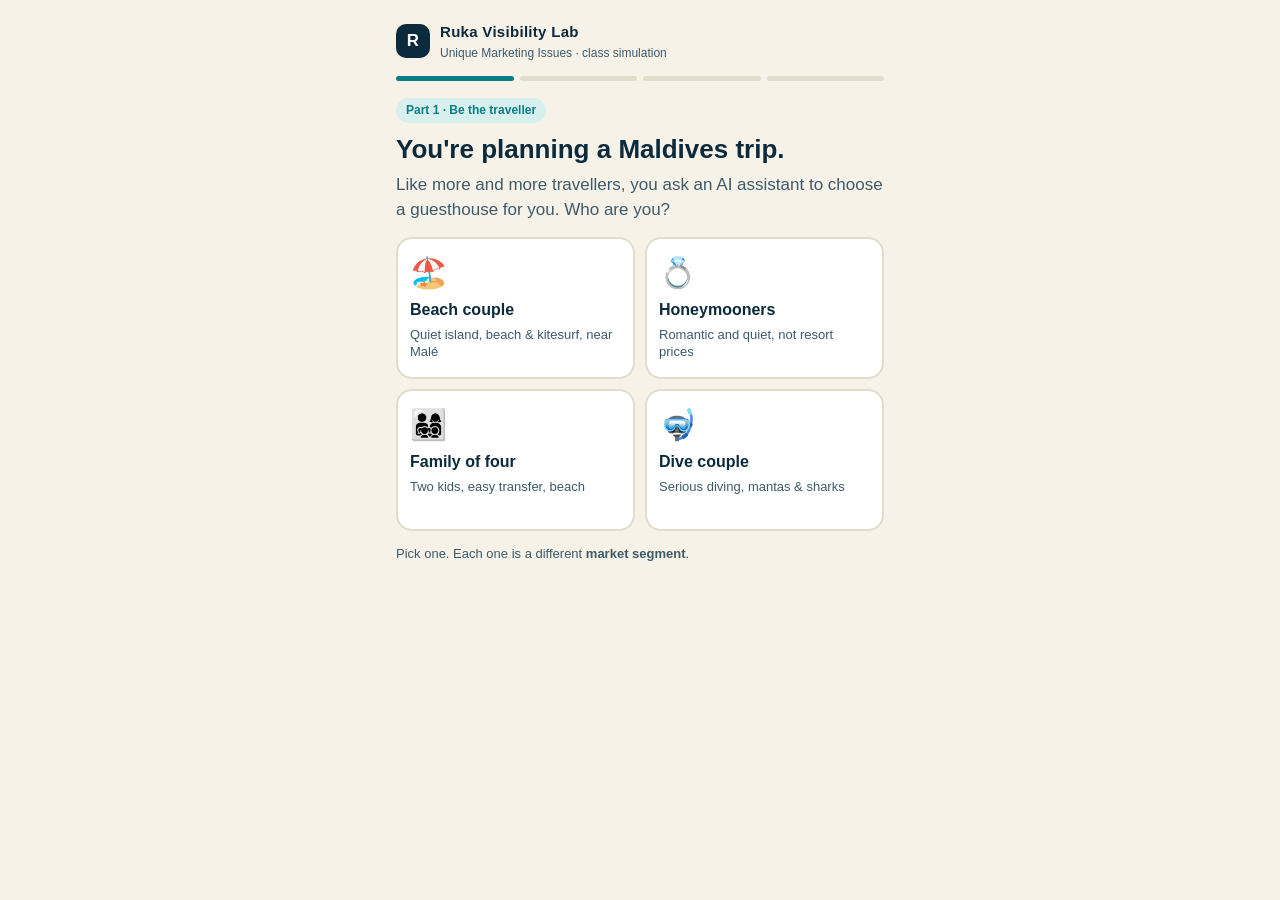
==== demo/index.html @ 65947726 "Use realistic traveller prompts in the demo and README Co-Authored-By: Claude Opus 5.5 <noreply@anth" ====
<!doctype html>
<html lang="en">
<head>
<meta charset="utf-8">
<meta name="viewport" content="width=device-width, initial-scale=1, viewport-fit=cover">
<meta name="theme-color" content="#0b2a3c">
<title>Ruka Visibility Lab</title>
<style>
:root{
  --ink:#0b2a3c; --ink2:#3d5a6b; --sand:#f7f2e8; --card:#ffffff; --line:#e3dccd;
  --sea:#0e7c86; --sea2:#d7f0ee; --coral:#e2603f; --coral2:#fde6df; --gold:#e8a93a; --ok:#1f8a4c;
  --r:16px;
}
*{box-sizing:border-box;-webkit-tap-highlight-color:transparent}
html,body{margin:0;background:var(--sand);color:var(--ink);font:17px/1.45 -apple-system,BlinkMacSystemFont,"Segoe UI",Roboto,"Helvetica Neue",Arial,sans-serif}
body{min-height:100dvh;padding:env(safe-area-inset-top) 0 env(safe-area-inset-bottom)}
.wrap{max-width:520px;margin:0 auto;padding:16px 16px 40px}
header{display:flex;align-items:center;gap:10px;margin:4px 0 14px}
.logo{width:34px;height:34px;border-radius:10px;background:var(--ink);display:grid;place-items:center;color:#fff;font-weight:800}
header b{font-size:15px;letter-spacing:.02em}
header small{display:block;color:var(--ink2);font-size:12px}
.steps{display:flex;gap:6px;margin-bottom:16px}
.steps i{flex:1;height:5px;border-radius:9px;background:var(--line);transition:background .4s}
.steps i.on{background:var(--sea)}
h1{font-size:26px;line-height:1.15;margin:6px 0 8px}
h2{font-size:20px;margin:18px 0 8px}
p{margin:0 0 12px;color:var(--ink2)}
.screen{display:none;animation:in .45s cubic-bezier(.2,.8,.2,1)}
.screen.on{display:block}
@keyframes in{from{opacity:0;transform:translateY(14px)}to{opacity:1;transform:none}}
.persona{display:grid;grid-template-columns:1fr 1fr;gap:10px;margin:14px 0}
.persona button{all:unset;cursor:pointer;background:var(--card);border:2px solid var(--line);border-radius:var(--r);padding:14px 12px;min-height:110px;display:flex;flex-direction:column;gap:6px;transition:transform .15s,border-color .2s}
.persona button:active{transform:scale(.97)}
.persona button .e{font-size:30px}
.persona button b{font-size:16px}
.persona button span{font-size:13px;color:var(--ink2);line-height:1.3}
.btn{all:unset;box-sizing:border-box;width:100%;cursor:pointer;display:block;text-align:center;background:var(--ink);color:#fff;font-weight:700;border-radius:14px;padding:16px;margin-top:14px;transition:transform .15s,opacity .2s}
.btn:active{transform:scale(.98)}
.btn.alt{background:var(--card);color:var(--ink);border:2px solid var(--ink)}
.btn[disabled]{opacity:.35;pointer-events:none}
.chat{background:var(--card);border-radius:var(--r);border:1px solid var(--line);padding:14px}
.bubble{background:var(--sea2);border-radius:14px 14px 4px 14px;padding:12px 14px;margin-left:24px;font-size:15px;min-height:46px}
.ai{display:flex;gap:8px;align-items:center;margin:14px 0 8px;font-size:13px;color:var(--ink2);font-weight:600}
.ai .dot{width:22px;height:22px;border-radius:50%;background:conic-gradient(var(--sea),var(--gold),var(--coral),var(--sea));animation:spin 2.4s linear infinite}
@keyframes spin{to{transform:rotate(1turn)}}
.think{font-size:14px;color:var(--ink2);margin:4px 0 0;padding-left:30px}
.think div{opacity:0;transform:translateY(4px);transition:all .35s}
.think div.on{opacity:1;transform:none}
.think div::before{content:"✓ ";color:var(--ok);font-weight:800}
.result{margin-top:10px;display:flex;flex-direction:column;gap:10px}
.gh{border:1px solid var(--line);border-radius:14px;padding:12px;display:flex;gap:12px;align-items:flex-start;opacity:0;transform:translateY(10px);transition:all .45s cubic-bezier(.2,.8,.2,1)}
.gh.on{opacity:1;transform:none}
.gh .n{flex:none;width:30px;height:30px;border-radius:50%;background:var(--ink);color:#fff;display:grid;place-items:center;font-weight:800;font-size:14px}
.gh b{display:block;font-size:15px}
.gh small{display:block;color:var(--ink2);font-size:13px;line-height:1.35}
.gh.ruka{border:2px solid var(--coral);background:var(--coral2)}
.gh.ruka .n{background:var(--coral)}
.missing{margin-top:14px;border:2px dashed var(--coral);border-radius:14px;padding:14px;background:#fff;opacity:0;transition:opacity .5s}
.missing.on{opacity:1}
.missing b{color:var(--coral)}
.q{background:var(--ink);color:#fff;border-radius:var(--r);padding:16px;margin-top:14px;font-weight:700;font-size:18px}
.q span{display:block;font-weight:400;font-size:14px;opacity:.8;margin-top:4px}
.meter{background:var(--card);border:1px solid var(--line);border-radius:var(--r);padding:14px;position:sticky;top:8px;z-index:2;box-shadow:0 6px 20px rgba(11,42,60,.08)}
.meter .row{display:flex;justify-content:space-between;font-size:14px;font-weight:700}
.bar{height:12px;border-radius:9px;background:var(--line);overflow:hidden;margin-top:8px}
.bar i{display:block;height:100%;width:8%;background:linear-gradient(90deg,var(--coral),var(--gold),var(--ok));transition:width .7s cubic-bezier(.2,.8,.2,1)}
.fix{background:var(--card);border:1px solid var(--line);border-radius:var(--r);padding:14px;margin-top:12px;transition:border-color .3s}
.fix .tag{display:inline-block;font-size:11px;font-weight:800;letter-spacing:.06em;text-transform:uppercase;color:#fff;background:var(--sea);border-radius:6px;padding:3px 7px}
.fix h3{margin:8px 0 6px;font-size:17px}
.fix .before,.fix .after{font-size:14px;border-radius:10px;padding:10px 12px;line-height:1.4}
.fix .before{background:var(--coral2);color:#7a2a17}
.fix .before::before{content:"AI sees: ";font-weight:800}
.fix .after{background:#e3f4ea;color:#11512c;display:none}
.fix .after::before{content:"AI sees: ";font-weight:800}
.fix.done{border-color:var(--ok)}
.fix.done .before{display:none}
.fix.done .after{display:block;animation:in .4s}
.fix button{all:unset;cursor:pointer;margin-top:10px;display:inline-block;background:var(--ink);color:#fff;border-radius:10px;padding:10px 14px;font-weight:700;font-size:14px}
.fix.done button{background:var(--ok)}
.map{display:grid;gap:10px;margin-top:10px}
.map div{background:var(--card);border:1px solid var(--line);border-radius:14px;padding:12px 14px;font-size:15px}
.map b{color:var(--sea)}
.note{font-size:12px;color:var(--ink2);text-align:center;margin-top:26px;line-height:1.5}
.pill{display:inline-block;background:var(--sea2);color:var(--sea);font-weight:700;font-size:12px;border-radius:99px;padding:4px 10px;margin-bottom:6px}
@media (prefers-reduced-motion:reduce){*{animation:none!important;transition:none!important}}
</style>
</head>
<body>
<div class="wrap">
  <header>
    <div class="logo">R</div>
    <div><b>Ruka Visibility Lab</b><small>Unique Marketing Issues · class simulation</small></div>
  </header>
  <div class="steps"><i class="on"></i><i></i><i></i><i></i></div>

  <!-- 0: choose persona -->
  <section class="screen on" id="s0">
    <span class="pill">Part 1 · Be the traveller</span>
    <h1>You're planning a Maldives trip.</h1>
    <p>Like more and more travellers, you ask an AI assistant to choose a guesthouse for you. Who are you?</p>
    <div class="persona" id="personas"></div>
    <p style="font-size:13px">Pick one. Each one is a different <b>market segment</b>.</p>
  </section>

  <!-- 1: AI shortlist (before) -->
  <section class="screen" id="s1">
    <span class="pill">Part 1 · The AI answers</span>
    <div class="chat">
      <div class="bubble" id="prompt1"></div>
      <div class="ai"><span class="dot"></span>AI travel assistant</div>
      <div class="think" id="think1"></div>
      <div class="result" id="res1"></div>
    </div>
    <div class="missing" id="miss1">
      <b>Not on your shortlist: Ruka Maldives.</b>
      <p style="margin:6px 0 0">A new 12-room guesthouse on Dhiffushi, steps from the beach… but the AI didn't pick it.</p>
    </div>
    <div class="q" id="q1" style="display:none">Why do you think the AI left Ruka out?<span>Hold that thought. We'll discuss it together.</span></div>
    <button class="btn alt" id="toFix" style="display:none">Continue when your lecturer says →</button>
  </section>

  <!-- 2: Fix Ruka -->
  <section class="screen" id="s2">
    <span class="pill">Part 2 · Make Ruka visible</span>
    <h1>You are now Ruka's marketing manager.</h1>
    <p>Ruka has no website of its own, so an AI has to piece it together from other platforms. Below are four problems that are typical for small guesthouses <i>(a teaching scenario)</i>. Fix each one.</p>
    <div class="meter"><div class="row"><span>AI visibility</span><span id="mval">Low</span></div><div class="bar"><i id="mbar"></i></div></div>
    <div id="fixes"></div>
    <button class="btn" id="rerun" disabled>Ask the AI again ↻</button>
  </section>

  <!-- 3: AI shortlist (after) -->
  <section class="screen" id="s3">
    <span class="pill">Part 2 · The AI answers again</span>
    <div class="chat">
      <div class="bubble" id="prompt2"></div>
      <div class="ai"><span class="dot"></span>AI travel assistant</div>
      <div class="think" id="think2"></div>
      <div class="result" id="res2"></div>
    </div>
    <button class="btn" id="toMap" style="display:none">What did you just do? →</button>
  </section>

  <!-- 4: what you did -->
  <section class="screen" id="s4">
    <span class="pill">Wrap-up</span>
    <h1>You just did entrepreneurial marketing.</h1>
    <div class="map">
      <div><b>Segment → Target → Position.</b> You chose a traveller type. The AI matched it against a <i>specific, provable</i> position.</div>
      <div><b>Brand.</b> One name, one address, one phone everywhere, so the AI knew all the reviews were about the same Ruka.</div>
      <div><b>4Ps.</b> You turned the <i>product</i> into facts, made the <i>price</i> clear and fixed <i>place</i> (how guests book). Fact-based <i>promotion</i> is what AI repeats.</div>
      <div><b>Sales process.</b> The AI did the prospecting, qualifying and presenting <i>for</i> Ruka. The guest who clicks through is already pre-qualified.</div>
    </div>
    <button class="btn alt" id="again">Try another traveller ↺</button>
    <p class="note">Teaching simulation. Ruka Maldives, Stone Hotels Dhiffushi, Reveries Diving Village and Arena Beach Hotel are real Maldivian properties, described only with publicly listed facts. The "before" problems are a teaching scenario, and the "AI" and its rankings are scripted to show how AI shortlisting works, informed by Morand &amp; Schegg (2026), <i>Be Visible to AI</i>, HES-SO Valais-Wallis.</p>
  </section>
</div>

<script>
const STONE=["Stone Hotels Dhiffushi","Dhiffushi · rooftop infinity pool, spa, private beach"];
const REV=["Reveries Diving Village","Gan, Laamu · Emperor Divers dive centre on site"];
const ARENA=["Arena Beach Hotel","Maafushi · private beach, 50 rooms"];
// rank = Ruka's position once all four problems are fixed (0 = honourable mention only)
const P = {
  beach:{e:"🏖️",t:"Beach couple",d:"Quiet island, beach & kitesurf, near Malé",
    q:"We're a couple going to the Maldives in March. Where should we stay? Not a resort, somewhere nice near the beach and not too expensive.",
    comp:[STONE,ARENA,REV], rank:1,
    why:"Steps from Dhiffushi beach, ~10 min walk to Kite Beach, small and quiet (12 rooms), breakfast included."},
  honey:{e:"💍",t:"Honeymooners",d:"Romantic and quiet, not resort prices",
    q:"Honeymoon in the Maldives but resorts are way too expensive. Suggest a nice quiet place to stay.",
    comp:[STONE,ARENA,REV], rank:2,
    why:"New (2025), only 12 rooms, rooms with balconies, beach a few steps away. Quiet and good value."},
  family:{e:"👨‍👩‍👧‍👦",t:"Family of four",d:"Two kids, easy transfer, beach",
    q:"What are the best hotels in the Maldives for a family with two kids? Our max budget is 150 USD a night.",
    comp:[ARENA,STONE,REV], rank:3,
    why:"Breakfast included, air-conditioned rooms, short island walk to the beach."},
  dive:{e:"🤿",t:"Dive couple",d:"Serious diving, mantas & sharks",
    q:"I'm going to the Maldives to dive, I want to see mantas and sharks. Where should I stay? Not a resort.",
    comp:[REV,ARENA,STONE], rank:0,
    why:"Not a dive specialist. For this traveller the AI still prefers Reveries, and that's correct."}
};
const FIX = [
  {tag:"Brand · identity",h:"Three names, two phone numbers",b:"“Ruka Inn” on one site, “Ruka Guest House” on another, “Ruka Maldives” on Instagram. Two different phone numbers.",a:"One name, address and phone everywhere: Ruka Maldives, Dhiffushi, North Malé Atoll. All reviews now count for ONE Ruka.",btn:"Make the identity consistent"},
  {tag:"Product",h:"Adjectives, not facts",b:"“Paradise awaits! Best stay ever! Amazing vibes!”",a:"12-room guesthouse, opened 2025 · steps from Dhiffushi beach · ~10 min walk to Kite Beach · AC rooms, some with balconies · breakfast included.",btn:"Replace adjectives with facts"},
  {tag:"Price",h:"No price the AI can read",b:"“DM us for best rates!” No cancellation policy online.",a:"A clear nightly price range and cancellation terms, published on every channel.",btn:"Publish a clear price range"},
  {tag:"Place · distribution",h:"No website, booking by message",b:"“Message us on Viber to book.” An AI agent can't confirm availability.",a:"A simple Ruka website with booking, plus Booking.com and Expedia, all showing the same live availability.",btn:"Open a bookable channel"}
];
let persona=null, fixed=new Set();
const $=id=>document.getElementById(id);
const wait=ms=>new Promise(r=>setTimeout(r,ms));
function go(n){document.querySelectorAll('.screen').forEach((s,i)=>s.classList.toggle('on',i===n));
  const st=[0,0,1,2,3][n]; document.querySelectorAll('.steps i').forEach((x,i)=>x.classList.toggle('on',i<=st));
  window.scrollTo({top:0,behavior:'smooth'});}
for(const k in P){const b=document.createElement('button');b.innerHTML=`<span class="e">${P[k].e}</span><b>${P[k].t}</b><span>${P[k].d}</span>`;b.onclick=()=>start(k);$('personas').appendChild(b);}
async function typeIn(el,text){el.textContent="";for(const ch of text){el.textContent+=ch;await wait(14);}}
async function think(el,lines){el.innerHTML="";for(const l of lines){const d=document.createElement('div');d.textContent=l;el.appendChild(d);await wait(60);d.classList.add('on');await wait(520);}}
function card(n,name,info,ruka){const d=document.createElement('div');d.className='gh'+(ruka?' ruka':'');d.innerHTML=`<span class="n">${n}</span><div><b>${name}</b><small>${info}</small></div>`;return d;}
async function reveal(el,cards){el.innerHTML="";for(const c of cards){el.appendChild(c);await wait(60);c.classList.add('on');await wait(380);}}
function msg(html,cls){const m=document.createElement('div');m.className=cls||'missing on';m.innerHTML=html;return m;}
async function start(k){persona=P[k];fixed.clear();renderFixes();go(1);
  $('res1').innerHTML="";$('think1').innerHTML="";$('miss1').classList.remove('on');$('q1').style.display='none';$('toFix').style.display='none';
  await typeIn($('prompt1'),persona.q);
  await think($('think1'),["Read guesthouse and hotel listings across the atolls","Matched your needs against listed facts","Checked reviews & cross-checked identities","Kept only options it could verify"]);
  await reveal($('res1'),persona.comp.map((c,i)=>card(i+1,c[0],c[1])));
  await wait(400);$('miss1').classList.add('on');await wait(700);$('q1').style.display='block';$('toFix').style.display='block';}
$('toFix').onclick=()=>go(2);
function renderFixes(){$('fixes').innerHTML="";FIX.forEach((f,i)=>{const d=document.createElement('div');d.className='fix'+(fixed.has(i)?' done':'');
  d.innerHTML=`<span class="tag">${f.tag}</span><h3>${f.h}</h3><div class="before">${f.b}</div><div class="after">${f.a}</div><button>${fixed.has(i)?'Fixed ✓':f.btn}</button>`;
  d.querySelector('button').onclick=()=>{fixed.has(i)?fixed.delete(i):fixed.add(i);renderFixes();if(navigator.vibrate)navigator.vibrate(15);};$('fixes').appendChild(d);});
  const n=fixed.size;$('mbar').style.width=(8+n*23)+'%';$('mval').textContent=["Low","Weak","Fair","Good","Strong"][n];$('rerun').disabled=n===0;}
$('rerun').onclick=async()=>{go(3);const n=fixed.size;const R=$('res2');R.innerHTML="";$('think2').innerHTML="";$('toMap').style.display='none';
  await typeIn($('prompt2'),persona.q);
  await think($('think2'),["Read guesthouse and hotel listings across the atolls","Found consistent facts about Ruka Maldives","Cross-checked Ruka on its website, Google & booking sites"]);
  const comp=persona.comp.map(c=>card(0,c[0],c[1]));
  const r=card(0,"Ruka Maldives, Dhiffushi","Why: "+persona.why,true);
  let list, after=[];
  if(n<2){list=comp;after.push(msg(`<b>Ruka is still not shortlisted.</b><p style="margin:6px 0 0">One fix isn't enough. The AI still can't verify Ruka. Go back and fix more.</p>`));}
  else if(persona.rank===0){list=comp;after.push(msg(`<b>Ruka is now visible… but not for this traveller.</b><p style="margin:6px 0 0">${persona.why} <br><br><b>Lesson:</b> visibility can't fix a poor fit. Positioning means choosing the segments you <i>can</i> win. Try the Beach couple.</p>`,'missing on'));}
  else if(n<4){list=[comp[0],comp[1],r];r.querySelector('small').textContent=`Partly verified: ${n} of 4 problems fixed. Fix all four to move up.`;}
  else{list=comp.slice(0,2);list.splice(persona.rank-1,0,r);}
  list.forEach((c,i)=>c.querySelector('.n').textContent=i+1);
  await reveal(R,list);after.forEach(a=>R.appendChild(a));
  if(n<4){const b=document.createElement('button');b.className='btn alt';b.textContent=n<2?'← Back to fixes':'← Fix the rest';b.onclick=()=>go(2);R.appendChild(b);}
  if(n>=2)$('toMap').style.display='block';
};
$('toMap').onclick=()=>go(4);
$('again').onclick=()=>go(0);
</script>
</body>
</html>
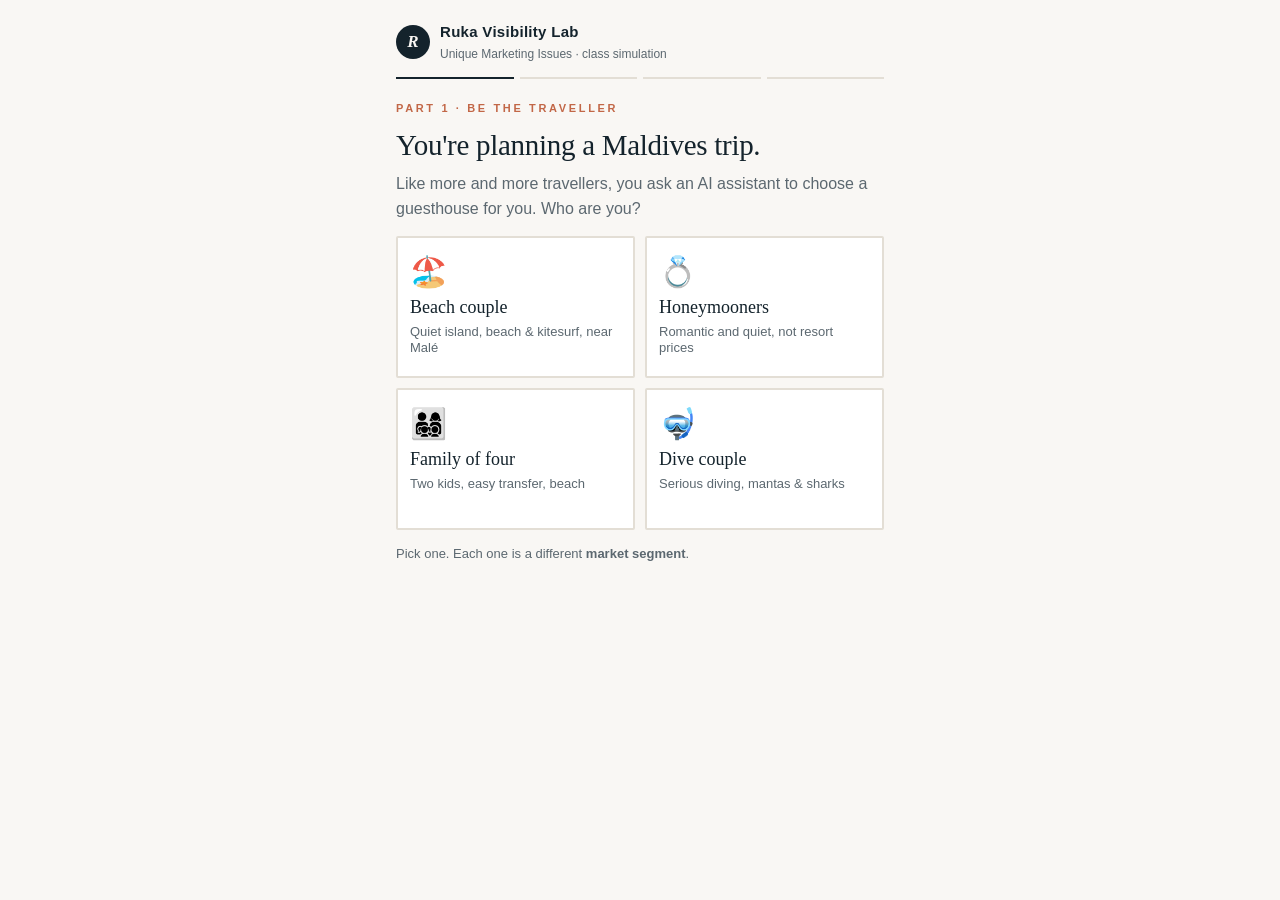
==== commit 84f20cc1: "Redesign deck in an editorial resort-magazine style Rebuild the presentation as 14 scroll-snapped ed" ====
--- a/demo/index.html
+++ b/demo/index.html
@@ -3,27 +3,28 @@
 <head>
 <meta charset="utf-8">
 <meta name="viewport" content="width=device-width, initial-scale=1, viewport-fit=cover">
-<meta name="theme-color" content="#0b2a3c">
+<meta name="theme-color" content="#14232C">
 <title>Ruka Visibility Lab</title>
+<link rel="stylesheet" href="../fonts/fonts.css">
 <style>
 :root{
-  --ink:#0b2a3c; --ink2:#3d5a6b; --sand:#f7f2e8; --card:#ffffff; --line:#e3dccd;
-  --sea:#0e7c86; --sea2:#d7f0ee; --coral:#e2603f; --coral2:#fde6df; --gold:#e8a93a; --ok:#1f8a4c;
-  --r:16px;
+  --ink:#14232C; --ink2:#5C6870; --sand:#F9F7F4; --card:#FFFFFF; --line:#E3DED5;
+  --sea:#14232C; --sea2:#EFECE6; --coral:#C26747; --coral2:#F3E5DC; --gold:#C9A46A; --ok:#3F6B55;
+  --r:2px; --serif:'Playfair Display',Georgia,serif; --display:'Cormorant Garamond',Georgia,serif;
 }
 *{box-sizing:border-box;-webkit-tap-highlight-color:transparent}
-html,body{margin:0;background:var(--sand);color:var(--ink);font:17px/1.45 -apple-system,BlinkMacSystemFont,"Segoe UI",Roboto,"Helvetica Neue",Arial,sans-serif}
+html,body{margin:0;background:var(--sand);color:var(--ink);font:16px/1.55 "Plus Jakarta Sans",-apple-system,BlinkMacSystemFont,"Segoe UI",Roboto,Arial,sans-serif}
 body{min-height:100dvh;padding:env(safe-area-inset-top) 0 env(safe-area-inset-bottom)}
 .wrap{max-width:520px;margin:0 auto;padding:16px 16px 40px}
 header{display:flex;align-items:center;gap:10px;margin:4px 0 14px}
-.logo{width:34px;height:34px;border-radius:10px;background:var(--ink);display:grid;place-items:center;color:#fff;font-weight:800}
+.logo{width:34px;height:34px;border-radius:50%;background:var(--ink);display:grid;place-items:center;color:var(--sand);font:italic 600 17px var(--serif)}
 header b{font-size:15px;letter-spacing:.02em}
 header small{display:block;color:var(--ink2);font-size:12px}
 .steps{display:flex;gap:6px;margin-bottom:16px}
-.steps i{flex:1;height:5px;border-radius:9px;background:var(--line);transition:background .4s}
+.steps i{flex:1;height:2px;border-radius:0;background:var(--line);transition:background .4s}
 .steps i.on{background:var(--sea)}
-h1{font-size:26px;line-height:1.15;margin:6px 0 8px}
-h2{font-size:20px;margin:18px 0 8px}
+h1{font-family:var(--serif);font-weight:400;font-size:29px;line-height:1.12;margin:6px 0 10px;letter-spacing:-.01em}
+h2{font-family:var(--serif);font-weight:400;font-size:21px;margin:18px 0 8px}
 p{margin:0 0 12px;color:var(--ink2)}
 .screen{display:none;animation:in .45s cubic-bezier(.2,.8,.2,1)}
 .screen.on{display:block}
@@ -32,14 +33,14 @@
 .persona button{all:unset;cursor:pointer;background:var(--card);border:2px solid var(--line);border-radius:var(--r);padding:14px 12px;min-height:110px;display:flex;flex-direction:column;gap:6px;transition:transform .15s,border-color .2s}
 .persona button:active{transform:scale(.97)}
 .persona button .e{font-size:30px}
-.persona button b{font-size:16px}
+.persona button b{font:400 18px var(--serif)}
 .persona button span{font-size:13px;color:var(--ink2);line-height:1.3}
-.btn{all:unset;box-sizing:border-box;width:100%;cursor:pointer;display:block;text-align:center;background:var(--ink);color:#fff;font-weight:700;border-radius:14px;padding:16px;margin-top:14px;transition:transform .15s,opacity .2s}
+.btn{all:unset;box-sizing:border-box;width:100%;cursor:pointer;display:block;text-align:center;background:var(--ink);color:var(--sand);font-weight:600;letter-spacing:.04em;border-radius:2px;padding:16px;margin-top:14px;transition:transform .15s,opacity .2s}
 .btn:active{transform:scale(.98)}
 .btn.alt{background:var(--card);color:var(--ink);border:2px solid var(--ink)}
 .btn[disabled]{opacity:.35;pointer-events:none}
 .chat{background:var(--card);border-radius:var(--r);border:1px solid var(--line);padding:14px}
-.bubble{background:var(--sea2);border-radius:14px 14px 4px 14px;padding:12px 14px;margin-left:24px;font-size:15px;min-height:46px}
+.bubble{background:var(--sea2);border-radius:2px;padding:12px 14px;margin-left:24px;font-size:15px;min-height:46px}
 .ai{display:flex;gap:8px;align-items:center;margin:14px 0 8px;font-size:13px;color:var(--ink2);font-weight:600}
 .ai .dot{width:22px;height:22px;border-radius:50%;background:conic-gradient(var(--sea),var(--gold),var(--coral),var(--sea));animation:spin 2.4s linear infinite}
 @keyframes spin{to{transform:rotate(1turn)}}
@@ -48,26 +49,26 @@
 .think div.on{opacity:1;transform:none}
 .think div::before{content:"✓ ";color:var(--ok);font-weight:800}
 .result{margin-top:10px;display:flex;flex-direction:column;gap:10px}
-.gh{border:1px solid var(--line);border-radius:14px;padding:12px;display:flex;gap:12px;align-items:flex-start;opacity:0;transform:translateY(10px);transition:all .45s cubic-bezier(.2,.8,.2,1)}
+.gh{border:1px solid var(--line);border-radius:2px;padding:12px;display:flex;gap:12px;align-items:flex-start;opacity:0;transform:translateY(10px);transition:all .45s cubic-bezier(.2,.8,.2,1)}
 .gh.on{opacity:1;transform:none}
-.gh .n{flex:none;width:30px;height:30px;border-radius:50%;background:var(--ink);color:#fff;display:grid;place-items:center;font-weight:800;font-size:14px}
-.gh b{display:block;font-size:15px}
+.gh .n{flex:none;width:30px;height:30px;border-radius:50%;background:var(--ink);color:var(--sand);display:grid;place-items:center;font:400 15px var(--serif)}
+.gh b{display:block;font:400 17px var(--serif)}
 .gh small{display:block;color:var(--ink2);font-size:13px;line-height:1.35}
 .gh.ruka{border:2px solid var(--coral);background:var(--coral2)}
 .gh.ruka .n{background:var(--coral)}
-.missing{margin-top:14px;border:2px dashed var(--coral);border-radius:14px;padding:14px;background:#fff;opacity:0;transition:opacity .5s}
+.missing{margin-top:14px;border:2px dashed var(--coral);border-radius:2px;padding:14px;background:#fff;opacity:0;transition:opacity .5s}
 .missing.on{opacity:1}
 .missing b{color:var(--coral)}
-.q{background:var(--ink);color:#fff;border-radius:var(--r);padding:16px;margin-top:14px;font-weight:700;font-size:18px}
-.q span{display:block;font-weight:400;font-size:14px;opacity:.8;margin-top:4px}
+.q{background:var(--ink);color:var(--sand);border-radius:var(--r);padding:18px;margin-top:14px;font:italic 400 21px/1.3 var(--serif)}
+.q span{display:block;font:italic 500 16px var(--display);opacity:.75;margin-top:6px}
 .meter{background:var(--card);border:1px solid var(--line);border-radius:var(--r);padding:14px;position:sticky;top:8px;z-index:2;box-shadow:0 6px 20px rgba(11,42,60,.08)}
 .meter .row{display:flex;justify-content:space-between;font-size:14px;font-weight:700}
 .bar{height:12px;border-radius:9px;background:var(--line);overflow:hidden;margin-top:8px}
 .bar i{display:block;height:100%;width:8%;background:linear-gradient(90deg,var(--coral),var(--gold),var(--ok));transition:width .7s cubic-bezier(.2,.8,.2,1)}
 .fix{background:var(--card);border:1px solid var(--line);border-radius:var(--r);padding:14px;margin-top:12px;transition:border-color .3s}
-.fix .tag{display:inline-block;font-size:11px;font-weight:800;letter-spacing:.06em;text-transform:uppercase;color:#fff;background:var(--sea);border-radius:6px;padding:3px 7px}
-.fix h3{margin:8px 0 6px;font-size:17px}
-.fix .before,.fix .after{font-size:14px;border-radius:10px;padding:10px 12px;line-height:1.4}
+.fix .tag{display:inline-block;font-size:10px;font-weight:600;letter-spacing:.22em;text-transform:uppercase;color:var(--coral)}
+.fix h3{margin:8px 0 6px;font:400 19px var(--serif)}
+.fix .before,.fix .after{font-size:14px;border-radius:2px;padding:10px 12px;line-height:1.4}
 .fix .before{background:var(--coral2);color:#7a2a17}
 .fix .before::before{content:"AI sees: ";font-weight:800}
 .fix .after{background:#e3f4ea;color:#11512c;display:none}
@@ -75,13 +76,13 @@
 .fix.done{border-color:var(--ok)}
 .fix.done .before{display:none}
 .fix.done .after{display:block;animation:in .4s}
-.fix button{all:unset;cursor:pointer;margin-top:10px;display:inline-block;background:var(--ink);color:#fff;border-radius:10px;padding:10px 14px;font-weight:700;font-size:14px}
+.fix button{all:unset;cursor:pointer;margin-top:10px;display:inline-block;background:var(--ink);color:#fff;border-radius:2px;padding:10px 14px;font-weight:700;font-size:14px}
 .fix.done button{background:var(--ok)}
 .map{display:grid;gap:10px;margin-top:10px}
-.map div{background:var(--card);border:1px solid var(--line);border-radius:14px;padding:12px 14px;font-size:15px}
-.map b{color:var(--sea)}
+.map div{background:var(--card);border:1px solid var(--line);border-radius:2px;padding:12px 14px;font-size:15px}
+.map b{color:var(--coral);font-family:var(--serif);font-weight:400;font-size:17px}
 .note{font-size:12px;color:var(--ink2);text-align:center;margin-top:26px;line-height:1.5}
-.pill{display:inline-block;background:var(--sea2);color:var(--sea);font-weight:700;font-size:12px;border-radius:99px;padding:4px 10px;margin-bottom:6px}
+.pill{display:inline-block;color:var(--coral);font-weight:600;font-size:11px;letter-spacing:.24em;text-transform:uppercase;margin-bottom:6px}
 @media (prefers-reduced-motion:reduce){*{animation:none!important;transition:none!important}}
 </style>
 </head>
--- a/fonts/fonts.css
+++ b/fonts/fonts.css
@@ -0,0 +1,216 @@
+/* latin-ext */
+@font-face {
+  font-family: 'Cormorant Garamond';
+  font-style: italic;
+  font-weight: 500;
+  font-display: swap;
+  src: url(CormorantGaramond-italic-500-latin-ext-4f7084.woff2) format('woff2');
+  unicode-range: U+0100-02BA, U+02BD-02C5, U+02C7-02CC, U+02CE-02D7, U+02DD-02FF, U+0304, U+0308, U+0329, U+1D00-1DBF, U+1E00-1E9F, U+1EF2-1EFF, U+2020, U+20A0-20AB, U+20AD-20C4, U+2113, U+2C60-2C7F, U+A720-A7FF;
+}
+/* latin */
+@font-face {
+  font-family: 'Cormorant Garamond';
+  font-style: italic;
+  font-weight: 500;
+  font-display: swap;
+  src: url(CormorantGaramond-italic-500-latin-5d13e7.woff2) format('woff2');
+  unicode-range: U+0000-00FF, U+0131, U+0152-0153, U+02BB-02BC, U+02C6, U+02DA, U+02DC, U+0304, U+0308, U+0329, U+2000-206F, U+20AC, U+2122, U+2191, U+2193, U+2212, U+2215, U+FEFF, U+FFFD;
+}
+/* latin-ext */
+@font-face {
+  font-family: 'Cormorant Garamond';
+  font-style: normal;
+  font-weight: 500;
+  font-display: swap;
+  src: url(CormorantGaramond-normal-500-latin-ext-907682.woff2) format('woff2');
+  unicode-range: U+0100-02BA, U+02BD-02C5, U+02C7-02CC, U+02CE-02D7, U+02DD-02FF, U+0304, U+0308, U+0329, U+1D00-1DBF, U+1E00-1E9F, U+1EF2-1EFF, U+2020, U+20A0-20AB, U+20AD-20C4, U+2113, U+2C60-2C7F, U+A720-A7FF;
+}
+/* latin */
+@font-face {
+  font-family: 'Cormorant Garamond';
+  font-style: normal;
+  font-weight: 500;
+  font-display: swap;
+  src: url(CormorantGaramond-normal-500-latin-2fed1d.woff2) format('woff2');
+  unicode-range: U+0000-00FF, U+0131, U+0152-0153, U+02BB-02BC, U+02C6, U+02DA, U+02DC, U+0304, U+0308, U+0329, U+2000-206F, U+20AC, U+2122, U+2191, U+2193, U+2212, U+2215, U+FEFF, U+FFFD;
+}
+/* latin-ext */
+@font-face {
+  font-family: 'Cormorant Garamond';
+  font-style: normal;
+  font-weight: 600;
+  font-display: swap;
+  src: url(CormorantGaramond-normal-600-latin-ext-907682.woff2) format('woff2');
+  unicode-range: U+0100-02BA, U+02BD-02C5, U+02C7-02CC, U+02CE-02D7, U+02DD-02FF, U+0304, U+0308, U+0329, U+1D00-1DBF, U+1E00-1E9F, U+1EF2-1EFF, U+2020, U+20A0-20AB, U+20AD-20C4, U+2113, U+2C60-2C7F, U+A720-A7FF;
+}
+/* latin */
+@font-face {
+  font-family: 'Cormorant Garamond';
+  font-style: normal;
+  font-weight: 600;
+  font-display: swap;
+  src: url(CormorantGaramond-normal-600-latin-2fed1d.woff2) format('woff2');
+  unicode-range: U+0000-00FF, U+0131, U+0152-0153, U+02BB-02BC, U+02C6, U+02DA, U+02DC, U+0304, U+0308, U+0329, U+2000-206F, U+20AC, U+2122, U+2191, U+2193, U+2212, U+2215, U+FEFF, U+FFFD;
+}
+/* latin-ext */
+@font-face {
+  font-family: 'Playfair Display';
+  font-style: italic;
+  font-weight: 400;
+  font-display: swap;
+  src: url(PlayfairDisplay-italic-400-latin-ext-cf184c.woff2) format('woff2');
+  unicode-range: U+0100-02BA, U+02BD-02C5, U+02C7-02CC, U+02CE-02D7, U+02DD-02FF, U+0304, U+0308, U+0329, U+1D00-1DBF, U+1E00-1E9F, U+1EF2-1EFF, U+2020, U+20A0-20AB, U+20AD-20C4, U+2113, U+2C60-2C7F, U+A720-A7FF;
+}
+/* latin */
+@font-face {
+  font-family: 'Playfair Display';
+  font-style: italic;
+  font-weight: 400;
+  font-display: swap;
+  src: url(PlayfairDisplay-italic-400-latin-9385b6.woff2) format('woff2');
+  unicode-range: U+0000-00FF, U+0131, U+0152-0153, U+02BB-02BC, U+02C6, U+02DA, U+02DC, U+0304, U+0308, U+0329, U+2000-206F, U+20AC, U+2122, U+2191, U+2193, U+2212, U+2215, U+FEFF, U+FFFD;
+}
+/* latin-ext */
+@font-face {
+  font-family: 'Playfair Display';
+  font-style: italic;
+  font-weight: 600;
+  font-display: swap;
+  src: url(PlayfairDisplay-italic-600-latin-ext-cf184c.woff2) format('woff2');
+  unicode-range: U+0100-02BA, U+02BD-02C5, U+02C7-02CC, U+02CE-02D7, U+02DD-02FF, U+0304, U+0308, U+0329, U+1D00-1DBF, U+1E00-1E9F, U+1EF2-1EFF, U+2020, U+20A0-20AB, U+20AD-20C4, U+2113, U+2C60-2C7F, U+A720-A7FF;
+}
+/* latin */
+@font-face {
+  font-family: 'Playfair Display';
+  font-style: italic;
+  font-weight: 600;
+  font-display: swap;
+  src: url(PlayfairDisplay-italic-600-latin-9385b6.woff2) format('woff2');
+  unicode-range: U+0000-00FF, U+0131, U+0152-0153, U+02BB-02BC, U+02C6, U+02DA, U+02DC, U+0304, U+0308, U+0329, U+2000-206F, U+20AC, U+2122, U+2191, U+2193, U+2212, U+2215, U+FEFF, U+FFFD;
+}
+/* latin-ext */
+@font-face {
+  font-family: 'Playfair Display';
+  font-style: normal;
+  font-weight: 400;
+  font-display: swap;
+  src: url(PlayfairDisplay-normal-400-latin-ext-413626.woff2) format('woff2');
+  unicode-range: U+0100-02BA, U+02BD-02C5, U+02C7-02CC, U+02CE-02D7, U+02DD-02FF, U+0304, U+0308, U+0329, U+1D00-1DBF, U+1E00-1E9F, U+1EF2-1EFF, U+2020, U+20A0-20AB, U+20AD-20C4, U+2113, U+2C60-2C7F, U+A720-A7FF;
+}
+/* latin */
+@font-face {
+  font-family: 'Playfair Display';
+  font-style: normal;
+  font-weight: 400;
+  font-display: swap;
+  src: url(PlayfairDisplay-normal-400-latin-48d1e9.woff2) format('woff2');
+  unicode-range: U+0000-00FF, U+0131, U+0152-0153, U+02BB-02BC, U+02C6, U+02DA, U+02DC, U+0304, U+0308, U+0329, U+2000-206F, U+20AC, U+2122, U+2191, U+2193, U+2212, U+2215, U+FEFF, U+FFFD;
+}
+/* latin-ext */
+@font-face {
+  font-family: 'Playfair Display';
+  font-style: normal;
+  font-weight: 600;
+  font-display: swap;
+  src: url(PlayfairDisplay-normal-600-latin-ext-413626.woff2) format('woff2');
+  unicode-range: U+0100-02BA, U+02BD-02C5, U+02C7-02CC, U+02CE-02D7, U+02DD-02FF, U+0304, U+0308, U+0329, U+1D00-1DBF, U+1E00-1E9F, U+1EF2-1EFF, U+2020, U+20A0-20AB, U+20AD-20C4, U+2113, U+2C60-2C7F, U+A720-A7FF;
+}
+/* latin */
+@font-face {
+  font-family: 'Playfair Display';
+  font-style: normal;
+  font-weight: 600;
+  font-display: swap;
+  src: url(PlayfairDisplay-normal-600-latin-48d1e9.woff2) format('woff2');
+  unicode-range: U+0000-00FF, U+0131, U+0152-0153, U+02BB-02BC, U+02C6, U+02DA, U+02DC, U+0304, U+0308, U+0329, U+2000-206F, U+20AC, U+2122, U+2191, U+2193, U+2212, U+2215, U+FEFF, U+FFFD;
+}
+/* latin-ext */
+@font-face {
+  font-family: 'Playfair Display';
+  font-style: normal;
+  font-weight: 700;
+  font-display: swap;
+  src: url(PlayfairDisplay-normal-700-latin-ext-413626.woff2) format('woff2');
+  unicode-range: U+0100-02BA, U+02BD-02C5, U+02C7-02CC, U+02CE-02D7, U+02DD-02FF, U+0304, U+0308, U+0329, U+1D00-1DBF, U+1E00-1E9F, U+1EF2-1EFF, U+2020, U+20A0-20AB, U+20AD-20C4, U+2113, U+2C60-2C7F, U+A720-A7FF;
+}
+/* latin */
+@font-face {
+  font-family: 'Playfair Display';
+  font-style: normal;
+  font-weight: 700;
+  font-display: swap;
+  src: url(PlayfairDisplay-normal-700-latin-48d1e9.woff2) format('woff2');
+  unicode-range: U+0000-00FF, U+0131, U+0152-0153, U+02BB-02BC, U+02C6, U+02DA, U+02DC, U+0304, U+0308, U+0329, U+2000-206F, U+20AC, U+2122, U+2191, U+2193, U+2212, U+2215, U+FEFF, U+FFFD;
+}
+/* latin-ext */
+@font-face {
+  font-family: 'Plus Jakarta Sans';
+  font-style: normal;
+  font-weight: 300;
+  font-display: swap;
+  src: url(PlusJakartaSans-normal-300-latin-ext-9f6257.woff2) format('woff2');
+  unicode-range: U+0100-02BA, U+02BD-02C5, U+02C7-02CC, U+02CE-02D7, U+02DD-02FF, U+0304, U+0308, U+0329, U+1D00-1DBF, U+1E00-1E9F, U+1EF2-1EFF, U+2020, U+20A0-20AB, U+20AD-20C4, U+2113, U+2C60-2C7F, U+A720-A7FF;
+}
+/* latin */
+@font-face {
+  font-family: 'Plus Jakarta Sans';
+  font-style: normal;
+  font-weight: 300;
+  font-display: swap;
+  src: url(PlusJakartaSans-normal-300-latin-fdb05b.woff2) format('woff2');
+  unicode-range: U+0000-00FF, U+0131, U+0152-0153, U+02BB-02BC, U+02C6, U+02DA, U+02DC, U+0304, U+0308, U+0329, U+2000-206F, U+20AC, U+2122, U+2191, U+2193, U+2212, U+2215, U+FEFF, U+FFFD;
+}
+/* latin-ext */
+@font-face {
+  font-family: 'Plus Jakarta Sans';
+  font-style: normal;
+  font-weight: 400;
+  font-display: swap;
+  src: url(PlusJakartaSans-normal-400-latin-ext-9f6257.woff2) format('woff2');
+  unicode-range: U+0100-02BA, U+02BD-02C5, U+02C7-02CC, U+02CE-02D7, U+02DD-02FF, U+0304, U+0308, U+0329, U+1D00-1DBF, U+1E00-1E9F, U+1EF2-1EFF, U+2020, U+20A0-20AB, U+20AD-20C4, U+2113, U+2C60-2C7F, U+A720-A7FF;
+}
+/* latin */
+@font-face {
+  font-family: 'Plus Jakarta Sans';
+  font-style: normal;
+  font-weight: 400;
+  font-display: swap;
+  src: url(PlusJakartaSans-normal-400-latin-fdb05b.woff2) format('woff2');
+  unicode-range: U+0000-00FF, U+0131, U+0152-0153, U+02BB-02BC, U+02C6, U+02DA, U+02DC, U+0304, U+0308, U+0329, U+2000-206F, U+20AC, U+2122, U+2191, U+2193, U+2212, U+2215, U+FEFF, U+FFFD;
+}
+/* latin-ext */
+@font-face {
+  font-family: 'Plus Jakarta Sans';
+  font-style: normal;
+  font-weight: 500;
+  font-display: swap;
+  src: url(PlusJakartaSans-normal-500-latin-ext-9f6257.woff2) format('woff2');
+  unicode-range: U+0100-02BA, U+02BD-02C5, U+02C7-02CC, U+02CE-02D7, U+02DD-02FF, U+0304, U+0308, U+0329, U+1D00-1DBF, U+1E00-1E9F, U+1EF2-1EFF, U+2020, U+20A0-20AB, U+20AD-20C4, U+2113, U+2C60-2C7F, U+A720-A7FF;
+}
+/* latin */
+@font-face {
+  font-family: 'Plus Jakarta Sans';
+  font-style: normal;
+  font-weight: 500;
+  font-display: swap;
+  src: url(PlusJakartaSans-normal-500-latin-fdb05b.woff2) format('woff2');
+  unicode-range: U+0000-00FF, U+0131, U+0152-0153, U+02BB-02BC, U+02C6, U+02DA, U+02DC, U+0304, U+0308, U+0329, U+2000-206F, U+20AC, U+2122, U+2191, U+2193, U+2212, U+2215, U+FEFF, U+FFFD;
+}
+/* latin-ext */
+@font-face {
+  font-family: 'Plus Jakarta Sans';
+  font-style: normal;
+  font-weight: 600;
+  font-display: swap;
+  src: url(PlusJakartaSans-normal-600-latin-ext-9f6257.woff2) format('woff2');
+  unicode-range: U+0100-02BA, U+02BD-02C5, U+02C7-02CC, U+02CE-02D7, U+02DD-02FF, U+0304, U+0308, U+0329, U+1D00-1DBF, U+1E00-1E9F, U+1EF2-1EFF, U+2020, U+20A0-20AB, U+20AD-20C4, U+2113, U+2C60-2C7F, U+A720-A7FF;
+}
+/* latin */
+@font-face {
+  font-family: 'Plus Jakarta Sans';
+  font-style: normal;
+  font-weight: 600;
+  font-display: swap;
+  src: url(PlusJakartaSans-normal-600-latin-fdb05b.woff2) format('woff2');
+  unicode-range: U+0000-00FF, U+0131, U+0152-0153, U+02BB-02BC, U+02C6, U+02DA, U+02DC, U+0304, U+0308, U+0329, U+2000-206F, U+20AC, U+2122, U+2191, U+2193, U+2212, U+2215, U+FEFF, U+FFFD;
+}
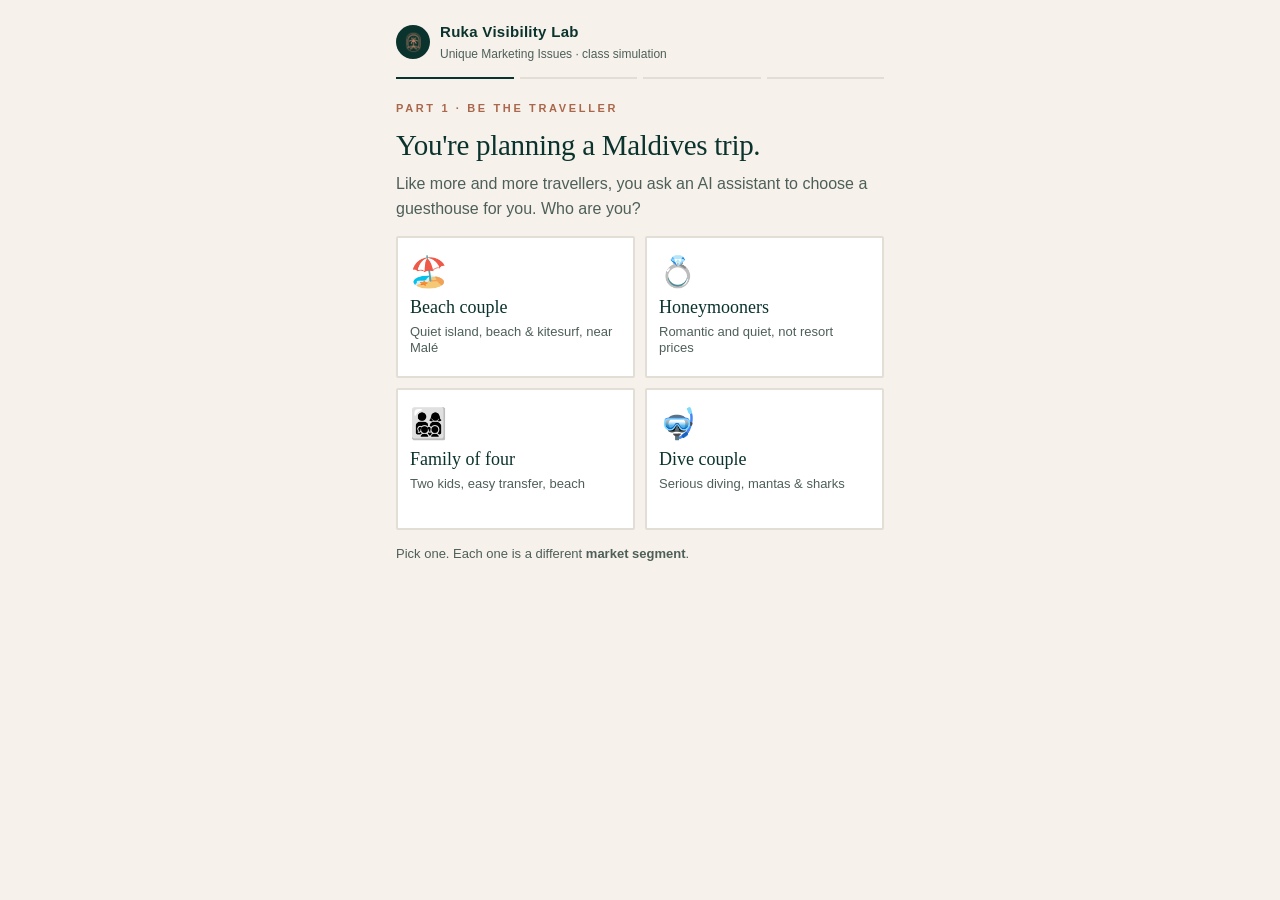
==== commit 050d8729: "Apply Ruka Maldives branding and refine lesson content Use the Ruka logo and its deep green and copp" ====
--- a/demo/index.html
+++ b/demo/index.html
@@ -3,13 +3,13 @@
 <head>
 <meta charset="utf-8">
 <meta name="viewport" content="width=device-width, initial-scale=1, viewport-fit=cover">
-<meta name="theme-color" content="#14232C">
+<meta name="theme-color" content="#0B332D">
 <title>Ruka Visibility Lab</title>
 <link rel="stylesheet" href="../fonts/fonts.css">
 <style>
 :root{
-  --ink:#14232C; --ink2:#5C6870; --sand:#F9F7F4; --card:#FFFFFF; --line:#E3DED5;
-  --sea:#14232C; --sea2:#EFECE6; --coral:#C26747; --coral2:#F3E5DC; --gold:#C9A46A; --ok:#3F6B55;
+  --ink:#0B332D; --ink2:#4E5F59; --sand:#F6F1EA; --card:#FFFFFF; --line:#E3DED5;
+  --sea:#0B332D; --sea2:#ECE4D8; --coral:#A9674B; --coral2:#F2E2D6; --gold:#C9A46A; --ok:#3F6B55;
   --r:2px; --serif:'Playfair Display',Georgia,serif; --display:'Cormorant Garamond',Georgia,serif;
 }
 *{box-sizing:border-box;-webkit-tap-highlight-color:transparent}
@@ -89,7 +89,7 @@
 <body>
 <div class="wrap">
   <header>
-    <div class="logo">R</div>
+    <div class="logo"><img src="../assets/ruka-emblem-copper.png" alt="Ruka Maldives" style="height:22px;width:auto"></div>
     <div><b>Ruka Visibility Lab</b><small>Unique Marketing Issues · class simulation</small></div>
   </header>
   <div class="steps"><i class="on"></i><i></i><i></i><i></i></div>
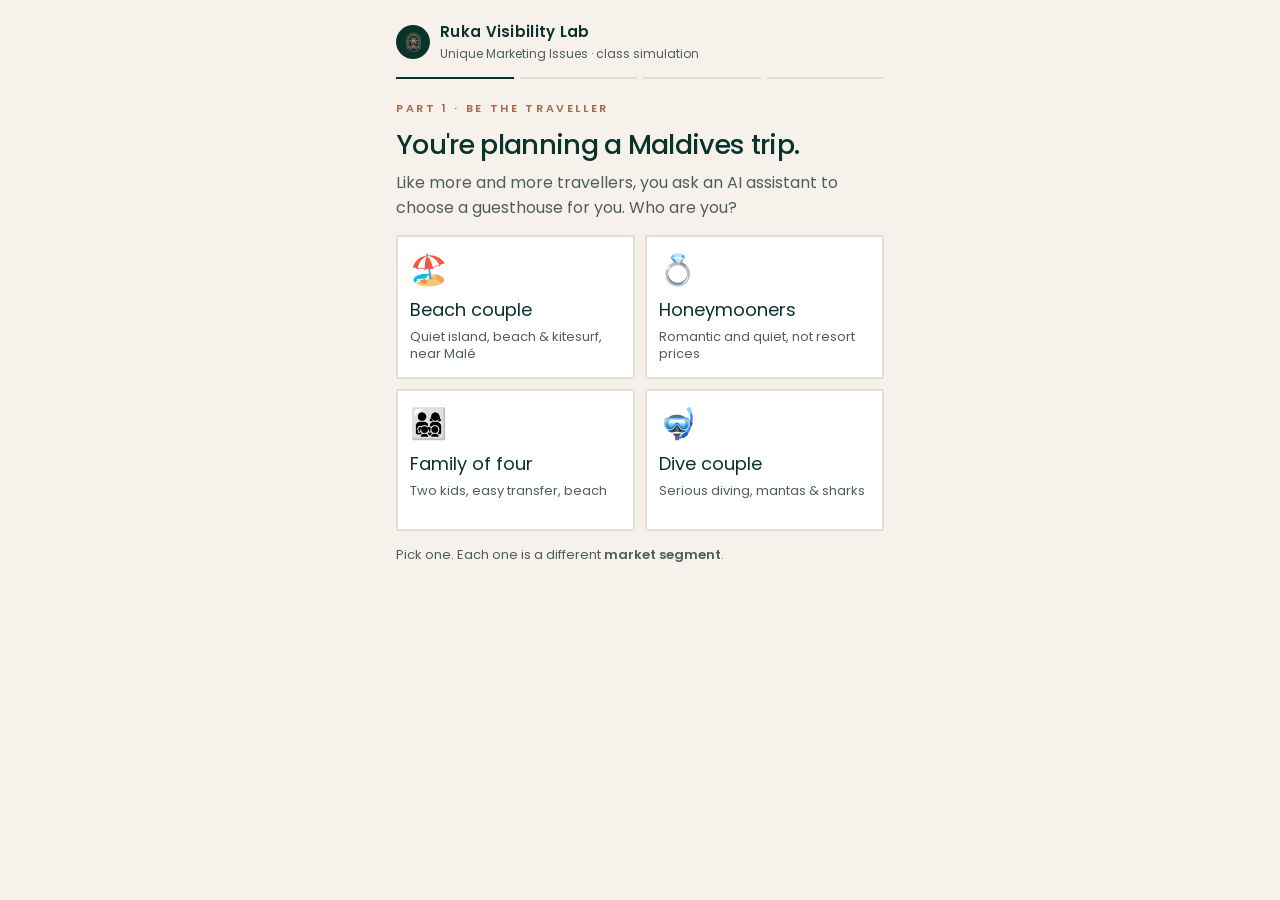
==== commit 7d79f98c: "Switch to Poppins and add a living beach background Use Poppins throughout with larger, higher-contr" ====
--- a/demo/index.html
+++ b/demo/index.html
@@ -5,15 +5,15 @@
 <meta name="viewport" content="width=device-width, initial-scale=1, viewport-fit=cover">
 <meta name="theme-color" content="#0B332D">
 <title>Ruka Visibility Lab</title>
-<link rel="stylesheet" href="../fonts/fonts.css">
+<link rel="stylesheet" href="../fonts/poppins.css">
 <style>
 :root{
   --ink:#0B332D; --ink2:#4E5F59; --sand:#F6F1EA; --card:#FFFFFF; --line:#E3DED5;
   --sea:#0B332D; --sea2:#ECE4D8; --coral:#A9674B; --coral2:#F2E2D6; --gold:#C9A46A; --ok:#3F6B55;
-  --r:2px; --serif:'Playfair Display',Georgia,serif; --display:'Cormorant Garamond',Georgia,serif;
+  --r:2px; --serif:'Poppins',-apple-system,'Segoe UI',Roboto,Arial,sans-serif; --display:var(--serif);
 }
 *{box-sizing:border-box;-webkit-tap-highlight-color:transparent}
-html,body{margin:0;background:var(--sand);color:var(--ink);font:16px/1.55 "Plus Jakarta Sans",-apple-system,BlinkMacSystemFont,"Segoe UI",Roboto,Arial,sans-serif}
+html,body{margin:0;background:var(--sand);color:var(--ink);font:16px/1.55 "Poppins",-apple-system,BlinkMacSystemFont,"Segoe UI",Roboto,Arial,sans-serif}
 body{min-height:100dvh;padding:env(safe-area-inset-top) 0 env(safe-area-inset-bottom)}
 .wrap{max-width:520px;margin:0 auto;padding:16px 16px 40px}
 header{display:flex;align-items:center;gap:10px;margin:4px 0 14px}
@@ -23,7 +23,7 @@
 .steps{display:flex;gap:6px;margin-bottom:16px}
 .steps i{flex:1;height:2px;border-radius:0;background:var(--line);transition:background .4s}
 .steps i.on{background:var(--sea)}
-h1{font-family:var(--serif);font-weight:400;font-size:29px;line-height:1.12;margin:6px 0 10px;letter-spacing:-.01em}
+h1{font-family:var(--serif);font-weight:500;font-size:27px;line-height:1.18;margin:6px 0 10px;letter-spacing:-.025em}
 h2{font-family:var(--serif);font-weight:400;font-size:21px;margin:18px 0 8px}
 p{margin:0 0 12px;color:var(--ink2)}
 .screen{display:none;animation:in .45s cubic-bezier(.2,.8,.2,1)}
--- a/fonts/poppins.css
+++ b/fonts/poppins.css
@@ -0,0 +1,108 @@
+/* latin-ext */
+@font-face {
+  font-family: 'Poppins';
+  font-style: italic;
+  font-weight: 400;
+  font-display: swap;
+  src: url(Poppins-italic-400-latin-ext.woff2) format('woff2');
+  unicode-range: U+0100-02BA, U+02BD-02C5, U+02C7-02CC, U+02CE-02D7, U+02DD-02FF, U+0304, U+0308, U+0329, U+1D00-1DBF, U+1E00-1E9F, U+1EF2-1EFF, U+2020, U+20A0-20AB, U+20AD-20C4, U+2113, U+2C60-2C7F, U+A720-A7FF;
+}
+/* latin */
+@font-face {
+  font-family: 'Poppins';
+  font-style: italic;
+  font-weight: 400;
+  font-display: swap;
+  src: url(Poppins-italic-400-latin.woff2) format('woff2');
+  unicode-range: U+0000-00FF, U+0131, U+0152-0153, U+02BB-02BC, U+02C6, U+02DA, U+02DC, U+0304, U+0308, U+0329, U+2000-206F, U+20AC, U+2122, U+2191, U+2193, U+2212, U+2215, U+FEFF, U+FFFD;
+}
+/* latin-ext */
+@font-face {
+  font-family: 'Poppins';
+  font-style: italic;
+  font-weight: 500;
+  font-display: swap;
+  src: url(Poppins-italic-500-latin-ext.woff2) format('woff2');
+  unicode-range: U+0100-02BA, U+02BD-02C5, U+02C7-02CC, U+02CE-02D7, U+02DD-02FF, U+0304, U+0308, U+0329, U+1D00-1DBF, U+1E00-1E9F, U+1EF2-1EFF, U+2020, U+20A0-20AB, U+20AD-20C4, U+2113, U+2C60-2C7F, U+A720-A7FF;
+}
+/* latin */
+@font-face {
+  font-family: 'Poppins';
+  font-style: italic;
+  font-weight: 500;
+  font-display: swap;
+  src: url(Poppins-italic-500-latin.woff2) format('woff2');
+  unicode-range: U+0000-00FF, U+0131, U+0152-0153, U+02BB-02BC, U+02C6, U+02DA, U+02DC, U+0304, U+0308, U+0329, U+2000-206F, U+20AC, U+2122, U+2191, U+2193, U+2212, U+2215, U+FEFF, U+FFFD;
+}
+/* latin-ext */
+@font-face {
+  font-family: 'Poppins';
+  font-style: normal;
+  font-weight: 300;
+  font-display: swap;
+  src: url(Poppins-normal-300-latin-ext.woff2) format('woff2');
+  unicode-range: U+0100-02BA, U+02BD-02C5, U+02C7-02CC, U+02CE-02D7, U+02DD-02FF, U+0304, U+0308, U+0329, U+1D00-1DBF, U+1E00-1E9F, U+1EF2-1EFF, U+2020, U+20A0-20AB, U+20AD-20C4, U+2113, U+2C60-2C7F, U+A720-A7FF;
+}
+/* latin */
+@font-face {
+  font-family: 'Poppins';
+  font-style: normal;
+  font-weight: 300;
+  font-display: swap;
+  src: url(Poppins-normal-300-latin.woff2) format('woff2');
+  unicode-range: U+0000-00FF, U+0131, U+0152-0153, U+02BB-02BC, U+02C6, U+02DA, U+02DC, U+0304, U+0308, U+0329, U+2000-206F, U+20AC, U+2122, U+2191, U+2193, U+2212, U+2215, U+FEFF, U+FFFD;
+}
+/* latin-ext */
+@font-face {
+  font-family: 'Poppins';
+  font-style: normal;
+  font-weight: 400;
+  font-display: swap;
+  src: url(Poppins-normal-400-latin-ext.woff2) format('woff2');
+  unicode-range: U+0100-02BA, U+02BD-02C5, U+02C7-02CC, U+02CE-02D7, U+02DD-02FF, U+0304, U+0308, U+0329, U+1D00-1DBF, U+1E00-1E9F, U+1EF2-1EFF, U+2020, U+20A0-20AB, U+20AD-20C4, U+2113, U+2C60-2C7F, U+A720-A7FF;
+}
+/* latin */
+@font-face {
+  font-family: 'Poppins';
+  font-style: normal;
+  font-weight: 400;
+  font-display: swap;
+  src: url(Poppins-normal-400-latin.woff2) format('woff2');
+  unicode-range: U+0000-00FF, U+0131, U+0152-0153, U+02BB-02BC, U+02C6, U+02DA, U+02DC, U+0304, U+0308, U+0329, U+2000-206F, U+20AC, U+2122, U+2191, U+2193, U+2212, U+2215, U+FEFF, U+FFFD;
+}
+/* latin-ext */
+@font-face {
+  font-family: 'Poppins';
+  font-style: normal;
+  font-weight: 500;
+  font-display: swap;
+  src: url(Poppins-normal-500-latin-ext.woff2) format('woff2');
+  unicode-range: U+0100-02BA, U+02BD-02C5, U+02C7-02CC, U+02CE-02D7, U+02DD-02FF, U+0304, U+0308, U+0329, U+1D00-1DBF, U+1E00-1E9F, U+1EF2-1EFF, U+2020, U+20A0-20AB, U+20AD-20C4, U+2113, U+2C60-2C7F, U+A720-A7FF;
+}
+/* latin */
+@font-face {
+  font-family: 'Poppins';
+  font-style: normal;
+  font-weight: 500;
+  font-display: swap;
+  src: url(Poppins-normal-500-latin.woff2) format('woff2');
+  unicode-range: U+0000-00FF, U+0131, U+0152-0153, U+02BB-02BC, U+02C6, U+02DA, U+02DC, U+0304, U+0308, U+0329, U+2000-206F, U+20AC, U+2122, U+2191, U+2193, U+2212, U+2215, U+FEFF, U+FFFD;
+}
+/* latin-ext */
+@font-face {
+  font-family: 'Poppins';
+  font-style: normal;
+  font-weight: 600;
+  font-display: swap;
+  src: url(Poppins-normal-600-latin-ext.woff2) format('woff2');
+  unicode-range: U+0100-02BA, U+02BD-02C5, U+02C7-02CC, U+02CE-02D7, U+02DD-02FF, U+0304, U+0308, U+0329, U+1D00-1DBF, U+1E00-1E9F, U+1EF2-1EFF, U+2020, U+20A0-20AB, U+20AD-20C4, U+2113, U+2C60-2C7F, U+A720-A7FF;
+}
+/* latin */
+@font-face {
+  font-family: 'Poppins';
+  font-style: normal;
+  font-weight: 600;
+  font-display: swap;
+  src: url(Poppins-normal-600-latin.woff2) format('woff2');
+  unicode-range: U+0000-00FF, U+0131, U+0152-0153, U+02BB-02BC, U+02C6, U+02DA, U+02DC, U+0304, U+0308, U+0329, U+2000-206F, U+20AC, U+2122, U+2191, U+2193, U+2212, U+2215, U+FEFF, U+FFFD;
+}
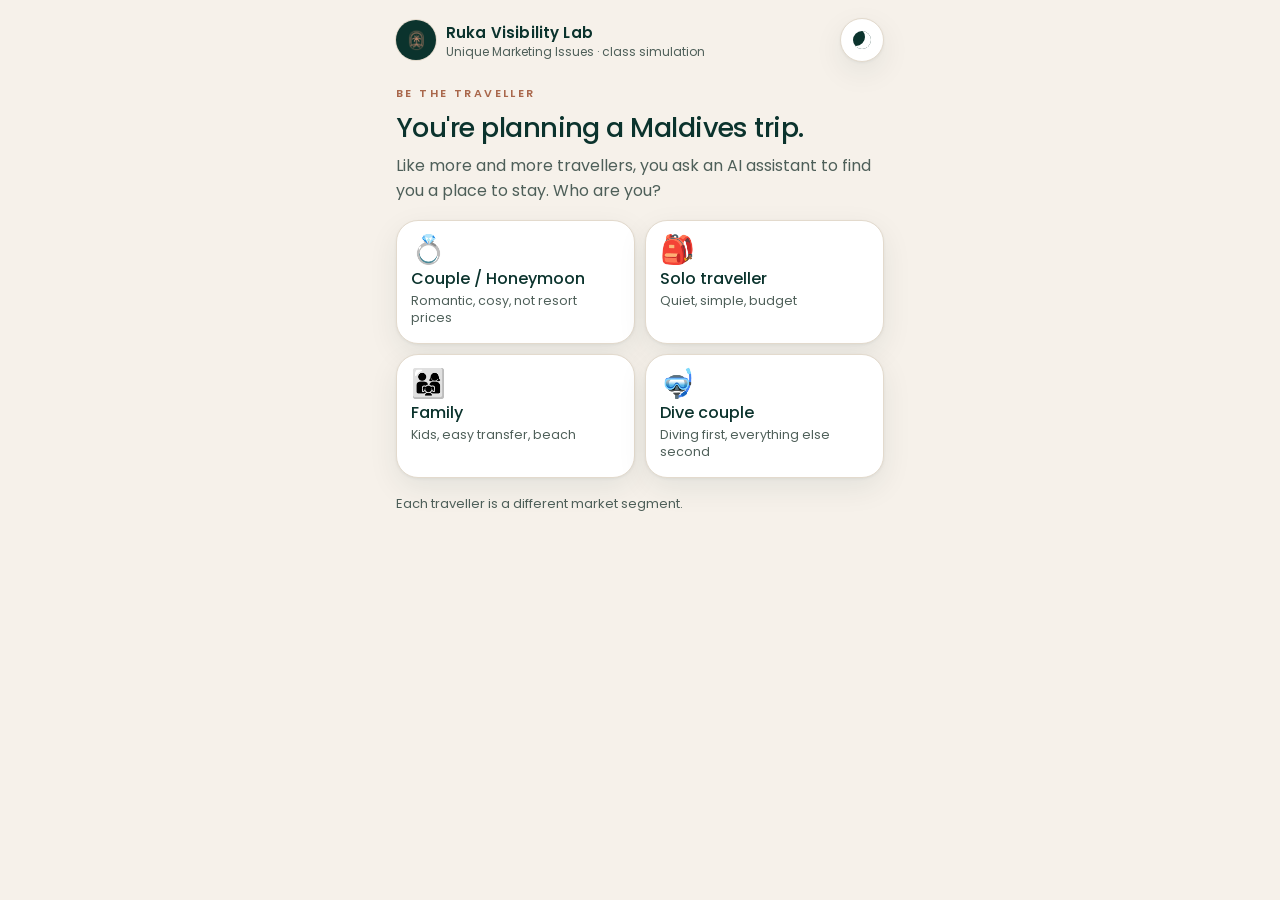
==== commit 2fda4800: "Demo: two-tap AI search simulation with before/after, light/dark Co-Authored-By: Claude Opus 5.5 <no" ====
--- a/demo/index.html
+++ b/demo/index.html
@@ -4,228 +4,50 @@
 <meta charset="utf-8">
 <meta name="viewport" content="width=device-width, initial-scale=1, viewport-fit=cover">
 <meta name="theme-color" content="#0B332D">
+<meta name="color-scheme" content="light dark">
 <title>Ruka Visibility Lab</title>
+<script>try{var t=localStorage.getItem('ruka-theme');if(t==='light'||t==='dark')document.documentElement.setAttribute('data-theme',t);}catch(e){}</script>
 <link rel="stylesheet" href="../fonts/poppins.css">
-<style>
-:root{
-  --ink:#0B332D; --ink2:#4E5F59; --sand:#F6F1EA; --card:#FFFFFF; --line:#E3DED5;
-  --sea:#0B332D; --sea2:#ECE4D8; --coral:#A9674B; --coral2:#F2E2D6; --gold:#C9A46A; --ok:#3F6B55;
-  --r:2px; --serif:'Poppins',-apple-system,'Segoe UI',Roboto,Arial,sans-serif; --display:var(--serif);
-}
-*{box-sizing:border-box;-webkit-tap-highlight-color:transparent}
-html,body{margin:0;background:var(--sand);color:var(--ink);font:16px/1.55 "Poppins",-apple-system,BlinkMacSystemFont,"Segoe UI",Roboto,Arial,sans-serif}
-body{min-height:100dvh;padding:env(safe-area-inset-top) 0 env(safe-area-inset-bottom)}
-.wrap{max-width:520px;margin:0 auto;padding:16px 16px 40px}
-header{display:flex;align-items:center;gap:10px;margin:4px 0 14px}
-.logo{width:34px;height:34px;border-radius:50%;background:var(--ink);display:grid;place-items:center;color:var(--sand);font:italic 600 17px var(--serif)}
-header b{font-size:15px;letter-spacing:.02em}
-header small{display:block;color:var(--ink2);font-size:12px}
-.steps{display:flex;gap:6px;margin-bottom:16px}
-.steps i{flex:1;height:2px;border-radius:0;background:var(--line);transition:background .4s}
-.steps i.on{background:var(--sea)}
-h1{font-family:var(--serif);font-weight:500;font-size:27px;line-height:1.18;margin:6px 0 10px;letter-spacing:-.025em}
-h2{font-family:var(--serif);font-weight:400;font-size:21px;margin:18px 0 8px}
-p{margin:0 0 12px;color:var(--ink2)}
-.screen{display:none;animation:in .45s cubic-bezier(.2,.8,.2,1)}
-.screen.on{display:block}
-@keyframes in{from{opacity:0;transform:translateY(14px)}to{opacity:1;transform:none}}
-.persona{display:grid;grid-template-columns:1fr 1fr;gap:10px;margin:14px 0}
-.persona button{all:unset;cursor:pointer;background:var(--card);border:2px solid var(--line);border-radius:var(--r);padding:14px 12px;min-height:110px;display:flex;flex-direction:column;gap:6px;transition:transform .15s,border-color .2s}
-.persona button:active{transform:scale(.97)}
-.persona button .e{font-size:30px}
-.persona button b{font:400 18px var(--serif)}
-.persona button span{font-size:13px;color:var(--ink2);line-height:1.3}
-.btn{all:unset;box-sizing:border-box;width:100%;cursor:pointer;display:block;text-align:center;background:var(--ink);color:var(--sand);font-weight:600;letter-spacing:.04em;border-radius:2px;padding:16px;margin-top:14px;transition:transform .15s,opacity .2s}
-.btn:active{transform:scale(.98)}
-.btn.alt{background:var(--card);color:var(--ink);border:2px solid var(--ink)}
-.btn[disabled]{opacity:.35;pointer-events:none}
-.chat{background:var(--card);border-radius:var(--r);border:1px solid var(--line);padding:14px}
-.bubble{background:var(--sea2);border-radius:2px;padding:12px 14px;margin-left:24px;font-size:15px;min-height:46px}
-.ai{display:flex;gap:8px;align-items:center;margin:14px 0 8px;font-size:13px;color:var(--ink2);font-weight:600}
-.ai .dot{width:22px;height:22px;border-radius:50%;background:conic-gradient(var(--sea),var(--gold),var(--coral),var(--sea));animation:spin 2.4s linear infinite}
-@keyframes spin{to{transform:rotate(1turn)}}
-.think{font-size:14px;color:var(--ink2);margin:4px 0 0;padding-left:30px}
-.think div{opacity:0;transform:translateY(4px);transition:all .35s}
-.think div.on{opacity:1;transform:none}
-.think div::before{content:"✓ ";color:var(--ok);font-weight:800}
-.result{margin-top:10px;display:flex;flex-direction:column;gap:10px}
-.gh{border:1px solid var(--line);border-radius:2px;padding:12px;display:flex;gap:12px;align-items:flex-start;opacity:0;transform:translateY(10px);transition:all .45s cubic-bezier(.2,.8,.2,1)}
-.gh.on{opacity:1;transform:none}
-.gh .n{flex:none;width:30px;height:30px;border-radius:50%;background:var(--ink);color:var(--sand);display:grid;place-items:center;font:400 15px var(--serif)}
-.gh b{display:block;font:400 17px var(--serif)}
-.gh small{display:block;color:var(--ink2);font-size:13px;line-height:1.35}
-.gh.ruka{border:2px solid var(--coral);background:var(--coral2)}
-.gh.ruka .n{background:var(--coral)}
-.missing{margin-top:14px;border:2px dashed var(--coral);border-radius:2px;padding:14px;background:#fff;opacity:0;transition:opacity .5s}
-.missing.on{opacity:1}
-.missing b{color:var(--coral)}
-.q{background:var(--ink);color:var(--sand);border-radius:var(--r);padding:18px;margin-top:14px;font:italic 400 21px/1.3 var(--serif)}
-.q span{display:block;font:italic 500 16px var(--display);opacity:.75;margin-top:6px}
-.meter{background:var(--card);border:1px solid var(--line);border-radius:var(--r);padding:14px;position:sticky;top:8px;z-index:2;box-shadow:0 6px 20px rgba(11,42,60,.08)}
-.meter .row{display:flex;justify-content:space-between;font-size:14px;font-weight:700}
-.bar{height:12px;border-radius:9px;background:var(--line);overflow:hidden;margin-top:8px}
-.bar i{display:block;height:100%;width:8%;background:linear-gradient(90deg,var(--coral),var(--gold),var(--ok));transition:width .7s cubic-bezier(.2,.8,.2,1)}
-.fix{background:var(--card);border:1px solid var(--line);border-radius:var(--r);padding:14px;margin-top:12px;transition:border-color .3s}
-.fix .tag{display:inline-block;font-size:10px;font-weight:600;letter-spacing:.22em;text-transform:uppercase;color:var(--coral)}
-.fix h3{margin:8px 0 6px;font:400 19px var(--serif)}
-.fix .before,.fix .after{font-size:14px;border-radius:2px;padding:10px 12px;line-height:1.4}
-.fix .before{background:var(--coral2);color:#7a2a17}
-.fix .before::before{content:"AI sees: ";font-weight:800}
-.fix .after{background:#e3f4ea;color:#11512c;display:none}
-.fix .after::before{content:"AI sees: ";font-weight:800}
-.fix.done{border-color:var(--ok)}
-.fix.done .before{display:none}
-.fix.done .after{display:block;animation:in .4s}
-.fix button{all:unset;cursor:pointer;margin-top:10px;display:inline-block;background:var(--ink);color:#fff;border-radius:2px;padding:10px 14px;font-weight:700;font-size:14px}
-.fix.done button{background:var(--ok)}
-.map{display:grid;gap:10px;margin-top:10px}
-.map div{background:var(--card);border:1px solid var(--line);border-radius:2px;padding:12px 14px;font-size:15px}
-.map b{color:var(--coral);font-family:var(--serif);font-weight:400;font-size:17px}
-.note{font-size:12px;color:var(--ink2);text-align:center;margin-top:26px;line-height:1.5}
-.pill{display:inline-block;color:var(--coral);font-weight:600;font-size:11px;letter-spacing:.24em;text-transform:uppercase;margin-bottom:6px}
-@media (prefers-reduced-motion:reduce){*{animation:none!important;transition:none!important}}
-</style>
+<link rel="stylesheet" href="demo.css">
 </head>
 <body>
 <div class="wrap">
   <header>
-    <div class="logo"><img src="../assets/ruka-emblem-copper.png" alt="Ruka Maldives" style="height:22px;width:auto"></div>
-    <div><b>Ruka Visibility Lab</b><small>Unique Marketing Issues · class simulation</small></div>
+    <div class="logo"><img src="../assets/ruka-emblem-copper.png" alt="Ruka Maldives"></div>
+    <div class="ht"><b id="title"></b><small id="sub"></small></div>
+    <button class="theme" id="theme" type="button" aria-label="Toggle light or dark mode"><span aria-hidden="true"></span></button>
   </header>
-  <div class="steps"><i class="on"></i><i></i><i></i><i></i></div>
 
-  <!-- 0: choose persona -->
-  <section class="screen on" id="s0">
-    <span class="pill">Part 1 · Be the traveller</span>
-    <h1>You're planning a Maldives trip.</h1>
-    <p>Like more and more travellers, you ask an AI assistant to choose a guesthouse for you. Who are you?</p>
+  <!-- 1: pick a traveller -->
+  <section class="screen on" id="s-pick">
+    <span class="kicker" id="kicker"></span>
+    <h1 id="h1"></h1>
+    <p id="intro"></p>
     <div class="persona" id="personas"></div>
-    <p style="font-size:13px">Pick one. Each one is a different <b>market segment</b>.</p>
+    <p class="hint" id="hint"></p>
   </section>
 
-  <!-- 1: AI shortlist (before) -->
-  <section class="screen" id="s1">
-    <span class="pill">Part 1 · The AI answers</span>
-    <div class="chat">
-      <div class="bubble" id="prompt1"></div>
-      <div class="ai"><span class="dot"></span>AI travel assistant</div>
-      <div class="think" id="think1"></div>
-      <div class="result" id="res1"></div>
+  <!-- 2: AI search -->
+  <section class="screen" id="s-ai">
+    <div class="panel">
+      <div class="label"><span class="spark" aria-hidden="true"></span><span id="label"></span></div>
+      <form class="prompt" id="form" autocomplete="off">
+        <input id="q" type="text" aria-label="Your question">
+        <button id="search" type="submit"></button>
+      </form>
+      <p class="zh" id="zh" lang="zh"></p>
+      <div id="before" class="answer" aria-live="polite"></div>
     </div>
-    <div class="missing" id="miss1">
-      <b>Not on your shortlist: Ruka Maldives.</b>
-      <p style="margin:6px 0 0">A new 12-room guesthouse on Dhiffushi, steps from the beach… but the AI didn't pick it.</p>
+    <div class="stop" id="stop" hidden>
+      <b id="stopH"></b><p id="stopP"></p>
     </div>
-    <div class="q" id="q1" style="display:none">Why do you think the AI left Ruka out?<span>Hold that thought. We'll discuss it together.</span></div>
-    <button class="btn alt" id="toFix" style="display:none">Continue when your lecturer says →</button>
-  </section>
-
-  <!-- 2: Fix Ruka -->
-  <section class="screen" id="s2">
-    <span class="pill">Part 2 · Make Ruka visible</span>
-    <h1>You are now Ruka's marketing manager.</h1>
-    <p>Ruka has no website of its own, so an AI has to piece it together from other platforms. Below are four problems that are typical for small guesthouses <i>(a teaching scenario)</i>. Fix each one.</p>
-    <div class="meter"><div class="row"><span>AI visibility</span><span id="mval">Low</span></div><div class="bar"><i id="mbar"></i></div></div>
-    <div id="fixes"></div>
-    <button class="btn" id="rerun" disabled>Ask the AI again ↻</button>
-  </section>
-
-  <!-- 3: AI shortlist (after) -->
-  <section class="screen" id="s3">
-    <span class="pill">Part 2 · The AI answers again</span>
-    <div class="chat">
-      <div class="bubble" id="prompt2"></div>
-      <div class="ai"><span class="dot"></span>AI travel assistant</div>
-      <div class="think" id="think2"></div>
-      <div class="result" id="res2"></div>
-    </div>
-    <button class="btn" id="toMap" style="display:none">What did you just do? →</button>
-  </section>
-
-  <!-- 4: what you did -->
-  <section class="screen" id="s4">
-    <span class="pill">Wrap-up</span>
-    <h1>You just did entrepreneurial marketing.</h1>
-    <div class="map">
-      <div><b>Segment → Target → Position.</b> You chose a traveller type. The AI matched it against a <i>specific, provable</i> position.</div>
-      <div><b>Brand.</b> One name, one address, one phone everywhere, so the AI knew all the reviews were about the same Ruka.</div>
-      <div><b>4Ps.</b> You turned the <i>product</i> into facts, made the <i>price</i> clear and fixed <i>place</i> (how guests book). Fact-based <i>promotion</i> is what AI repeats.</div>
-      <div><b>Sales process.</b> The AI did the prospecting, qualifying and presenting <i>for</i> Ruka. The guest who clicks through is already pre-qualified.</div>
-    </div>
-    <button class="btn alt" id="again">Try another traveller ↺</button>
-    <p class="note">Teaching simulation. Ruka Maldives, Stone Hotels Dhiffushi, Reveries Diving Village and Arena Beach Hotel are real Maldivian properties, described only with publicly listed facts. The "before" problems are a teaching scenario, and the "AI" and its rankings are scripted to show how AI shortlisting works, informed by Morand &amp; Schegg (2026), <i>Be Visible to AI</i>, HES-SO Valais-Wallis.</p>
+    <button class="btn" id="again" type="button" hidden></button>
+    <div class="panel after" id="after" hidden></div>
+    <button class="btn alt" id="restart" type="button" hidden></button>
+    <p class="note" id="note"></p>
   </section>
 </div>
-
-<script>
-const STONE=["Stone Hotels Dhiffushi","Dhiffushi · rooftop infinity pool, spa, private beach"];
-const REV=["Reveries Diving Village","Gan, Laamu · Emperor Divers dive centre on site"];
-const ARENA=["Arena Beach Hotel","Maafushi · private beach, 50 rooms"];
-// rank = Ruka's position once all four problems are fixed (0 = honourable mention only)
-const P = {
-  beach:{e:"🏖️",t:"Beach couple",d:"Quiet island, beach & kitesurf, near Malé",
-    q:"We're a couple going to the Maldives in March. Where should we stay? Not a resort, somewhere nice near the beach and not too expensive.",
-    comp:[STONE,ARENA,REV], rank:1,
-    why:"Steps from Dhiffushi beach, ~10 min walk to Kite Beach, small and quiet (12 rooms), breakfast included."},
-  honey:{e:"💍",t:"Honeymooners",d:"Romantic and quiet, not resort prices",
-    q:"Honeymoon in the Maldives but resorts are way too expensive. Suggest a nice quiet place to stay.",
-    comp:[STONE,ARENA,REV], rank:2,
-    why:"New (2025), only 12 rooms, rooms with balconies, beach a few steps away. Quiet and good value."},
-  family:{e:"👨‍👩‍👧‍👦",t:"Family of four",d:"Two kids, easy transfer, beach",
-    q:"What are the best hotels in the Maldives for a family with two kids? Our max budget is 150 USD a night.",
-    comp:[ARENA,STONE,REV], rank:3,
-    why:"Breakfast included, air-conditioned rooms, short island walk to the beach."},
-  dive:{e:"🤿",t:"Dive couple",d:"Serious diving, mantas & sharks",
-    q:"I'm going to the Maldives to dive, I want to see mantas and sharks. Where should I stay? Not a resort.",
-    comp:[REV,ARENA,STONE], rank:0,
-    why:"Not a dive specialist. For this traveller the AI still prefers Reveries, and that's correct."}
-};
-const FIX = [
-  {tag:"Brand · identity",h:"Three names, two phone numbers",b:"“Ruka Inn” on one site, “Ruka Guest House” on another, “Ruka Maldives” on Instagram. Two different phone numbers.",a:"One name, address and phone everywhere: Ruka Maldives, Dhiffushi, North Malé Atoll. All reviews now count for ONE Ruka.",btn:"Make the identity consistent"},
-  {tag:"Product",h:"Adjectives, not facts",b:"“Paradise awaits! Best stay ever! Amazing vibes!”",a:"12-room guesthouse, opened 2025 · steps from Dhiffushi beach · ~10 min walk to Kite Beach · AC rooms, some with balconies · breakfast included.",btn:"Replace adjectives with facts"},
-  {tag:"Price",h:"No price the AI can read",b:"“DM us for best rates!” No cancellation policy online.",a:"A clear nightly price range and cancellation terms, published on every channel.",btn:"Publish a clear price range"},
-  {tag:"Place · distribution",h:"No website, booking by message",b:"“Message us on Viber to book.” An AI agent can't confirm availability.",a:"A simple Ruka website with booking, plus Booking.com and Expedia, all showing the same live availability.",btn:"Open a bookable channel"}
-];
-let persona=null, fixed=new Set();
-const $=id=>document.getElementById(id);
-const wait=ms=>new Promise(r=>setTimeout(r,ms));
-function go(n){document.querySelectorAll('.screen').forEach((s,i)=>s.classList.toggle('on',i===n));
-  const st=[0,0,1,2,3][n]; document.querySelectorAll('.steps i').forEach((x,i)=>x.classList.toggle('on',i<=st));
-  window.scrollTo({top:0,behavior:'smooth'});}
-for(const k in P){const b=document.createElement('button');b.innerHTML=`<span class="e">${P[k].e}</span><b>${P[k].t}</b><span>${P[k].d}</span>`;b.onclick=()=>start(k);$('personas').appendChild(b);}
-async function typeIn(el,text){el.textContent="";for(const ch of text){el.textContent+=ch;await wait(14);}}
-async function think(el,lines){el.innerHTML="";for(const l of lines){const d=document.createElement('div');d.textContent=l;el.appendChild(d);await wait(60);d.classList.add('on');await wait(520);}}
-function card(n,name,info,ruka){const d=document.createElement('div');d.className='gh'+(ruka?' ruka':'');d.innerHTML=`<span class="n">${n}</span><div><b>${name}</b><small>${info}</small></div>`;return d;}
-async function reveal(el,cards){el.innerHTML="";for(const c of cards){el.appendChild(c);await wait(60);c.classList.add('on');await wait(380);}}
-function msg(html,cls){const m=document.createElement('div');m.className=cls||'missing on';m.innerHTML=html;return m;}
-async function start(k){persona=P[k];fixed.clear();renderFixes();go(1);
-  $('res1').innerHTML="";$('think1').innerHTML="";$('miss1').classList.remove('on');$('q1').style.display='none';$('toFix').style.display='none';
-  await typeIn($('prompt1'),persona.q);
-  await think($('think1'),["Read guesthouse and hotel listings across the atolls","Matched your needs against listed facts","Checked reviews & cross-checked identities","Kept only options it could verify"]);
-  await reveal($('res1'),persona.comp.map((c,i)=>card(i+1,c[0],c[1])));
-  await wait(400);$('miss1').classList.add('on');await wait(700);$('q1').style.display='block';$('toFix').style.display='block';}
-$('toFix').onclick=()=>go(2);
-function renderFixes(){$('fixes').innerHTML="";FIX.forEach((f,i)=>{const d=document.createElement('div');d.className='fix'+(fixed.has(i)?' done':'');
-  d.innerHTML=`<span class="tag">${f.tag}</span><h3>${f.h}</h3><div class="before">${f.b}</div><div class="after">${f.a}</div><button>${fixed.has(i)?'Fixed ✓':f.btn}</button>`;
-  d.querySelector('button').onclick=()=>{fixed.has(i)?fixed.delete(i):fixed.add(i);renderFixes();if(navigator.vibrate)navigator.vibrate(15);};$('fixes').appendChild(d);});
-  const n=fixed.size;$('mbar').style.width=(8+n*23)+'%';$('mval').textContent=["Low","Weak","Fair","Good","Strong"][n];$('rerun').disabled=n===0;}
-$('rerun').onclick=async()=>{go(3);const n=fixed.size;const R=$('res2');R.innerHTML="";$('think2').innerHTML="";$('toMap').style.display='none';
-  await typeIn($('prompt2'),persona.q);
-  await think($('think2'),["Read guesthouse and hotel listings across the atolls","Found consistent facts about Ruka Maldives","Cross-checked Ruka on its website, Google & booking sites"]);
-  const comp=persona.comp.map(c=>card(0,c[0],c[1]));
-  const r=card(0,"Ruka Maldives, Dhiffushi","Why: "+persona.why,true);
-  let list, after=[];
-  if(n<2){list=comp;after.push(msg(`<b>Ruka is still not shortlisted.</b><p style="margin:6px 0 0">One fix isn't enough. The AI still can't verify Ruka. Go back and fix more.</p>`));}
-  else if(persona.rank===0){list=comp;after.push(msg(`<b>Ruka is now visible… but not for this traveller.</b><p style="margin:6px 0 0">${persona.why} <br><br><b>Lesson:</b> visibility can't fix a poor fit. Positioning means choosing the segments you <i>can</i> win. Try the Beach couple.</p>`,'missing on'));}
-  else if(n<4){list=[comp[0],comp[1],r];r.querySelector('small').textContent=`Partly verified: ${n} of 4 problems fixed. Fix all four to move up.`;}
-  else{list=comp.slice(0,2);list.splice(persona.rank-1,0,r);}
-  list.forEach((c,i)=>c.querySelector('.n').textContent=i+1);
-  await reveal(R,list);after.forEach(a=>R.appendChild(a));
-  if(n<4){const b=document.createElement('button');b.className='btn alt';b.textContent=n<2?'← Back to fixes':'← Fix the rest';b.onclick=()=>go(2);R.appendChild(b);}
-  if(n>=2)$('toMap').style.display='block';
-};
-$('toMap').onclick=()=>go(4);
-$('again').onclick=()=>go(0);
-</script>
+<script src="data.js"></script>
+<script src="demo.js"></script>
 </body>
 </html>
--- a/demo/demo.css
+++ b/demo/demo.css
@@ -0,0 +1,119 @@
+/* Ruka Visibility Lab: phone demo styles. Ruka green/copper on tan, Poppins (bundled). */
+:root{
+  --bg:#F6F1EA; --surface:#FFFFFF; --surface2:#EFE7DC; --ink:#0B332D; --ink2:#4E5F59; --line:#E3DAcd;
+  --copper:#C4876C; --copper-ink:#A9674B; --copper-soft:#F3E3D8; --accent-ink:#0B332D;
+  --btn:#0B332D; --btn-ink:#F6F1EA; --shadow:0 10px 30px rgba(11,51,45,.08),0 1px 3px rgba(11,51,45,.06);
+  --shim1:#EFE7DC; --shim2:#F9F5EF;
+  --ease:cubic-bezier(0.16,1,0.3,1); --r:24px;
+  color-scheme:light;
+}
+@media (prefers-color-scheme:dark){
+  :root:not([data-theme="light"]){
+    --bg:#0B332D; --surface:#123F38; --surface2:#184A42; --ink:#F6F1EA; --ink2:#C9D2CC; --line:#24564D;
+    --copper:#C4876C; --copper-ink:#E0A98F; --copper-soft:#3A3A2E; --btn:#F6F1EA; --btn-ink:#0B332D;
+    --shadow:0 10px 30px rgba(0,0,0,.28); --shim1:#184A42; --shim2:#21574E; color-scheme:dark;
+  }
+}
+:root[data-theme="dark"]{
+  --bg:#0B332D; --surface:#123F38; --surface2:#184A42; --ink:#F6F1EA; --ink2:#C9D2CC; --line:#24564D;
+  --copper:#C4876C; --copper-ink:#E0A98F; --copper-soft:#3A3A2E; --btn:#F6F1EA; --btn-ink:#0B332D;
+  --shadow:0 10px 30px rgba(0,0,0,.28); --shim1:#184A42; --shim2:#21574E; color-scheme:dark;
+}
+*{box-sizing:border-box;-webkit-tap-highlight-color:transparent}
+html,body{margin:0;background:var(--bg);color:var(--ink);font:16px/1.55 "Poppins",-apple-system,BlinkMacSystemFont,"Segoe UI",Roboto,Arial,sans-serif;overflow-x:hidden}
+body{min-height:100dvh;padding:env(safe-area-inset-top) 0 env(safe-area-inset-bottom);transition:background .3s}
+.wrap{max-width:520px;margin:0 auto;padding:14px 16px 40px}
+button{font:inherit;color:inherit}
+[hidden]{display:none!important}
+
+header{display:flex;align-items:center;gap:10px;margin:4px 0 18px}
+.logo{flex:none;width:40px;height:40px;border-radius:50%;background:#0B332D;display:grid;place-items:center;box-shadow:0 0 0 1px var(--line)}
+.logo img{height:22px;width:auto;display:block}
+.ht{flex:1;min-width:0}
+.ht b{font-weight:600;font-size:15px;letter-spacing:.01em;display:block}
+.ht small{display:block;color:var(--ink2);font-size:12px;line-height:1.3}
+.theme{flex:none;width:44px;height:44px;border-radius:50%;border:1px solid var(--line);background:var(--surface);cursor:pointer;display:grid;place-items:center;box-shadow:var(--shadow)}
+.theme span{width:18px;height:18px;border-radius:50%;background:var(--ink);box-shadow:inset -6px -3px 0 0 var(--surface);transition:box-shadow .4s var(--ease)}
+.theme[aria-pressed="true"] span{background:var(--copper);box-shadow:0 0 0 3px rgba(196,135,108,.25)}
+
+.screen{display:none}
+.screen.on{display:block;animation:rise .6s var(--ease)}
+@keyframes rise{from{opacity:0;transform:translateY(14px)}to{opacity:1;transform:none}}
+
+.kicker{display:inline-block;color:var(--copper-ink);font-weight:600;font-size:11px;letter-spacing:.22em;text-transform:uppercase;margin-bottom:6px}
+h1{font-weight:500;font-size:27px;line-height:1.18;margin:4px 0 10px;letter-spacing:-.02em}
+p{margin:0 0 12px;color:var(--ink2)}
+.hint{font-size:13px}
+
+.persona{display:grid;grid-template-columns:1fr 1fr;gap:10px;margin:16px 0}
+.persona button{cursor:pointer;text-align:left;background:var(--surface);border:1px solid var(--line);border-radius:22px;padding:14px;min-height:124px;display:flex;flex-direction:column;gap:4px;box-shadow:var(--shadow);transition:transform .3s var(--ease),border-color .3s}
+.persona button:active{transform:scale(.97)}
+.persona button:focus-visible,.btn:focus-visible,.theme:focus-visible,.prompt button:focus-visible{outline:2px solid var(--copper);outline-offset:2px}
+.persona .e{font-size:28px;line-height:1.1}
+.persona b{font-weight:500;font-size:16px;line-height:1.25}
+.persona span:not(.e){font-size:12.5px;color:var(--ink2);line-height:1.35}
+
+.panel{background:var(--surface);border:1px solid var(--line);border-radius:var(--r);padding:16px;box-shadow:var(--shadow)}
+.label{display:flex;align-items:center;gap:8px;font-size:12px;font-weight:500;color:var(--ink2);letter-spacing:.02em;margin-bottom:12px}
+.spark{width:18px;height:18px;border-radius:50%;background:conic-gradient(from 30deg,var(--copper),#0B332D,var(--copper-ink),var(--copper));animation:spin 3s linear infinite}
+@keyframes spin{to{transform:rotate(1turn)}}
+
+.prompt{display:flex;gap:8px;align-items:center;background:var(--surface2);border:1px solid var(--line);border-radius:999px;padding:5px 5px 5px 16px}
+.prompt input{flex:1;min-width:0;border:0;background:transparent;color:var(--ink);font:inherit;font-size:15px;padding:10px 0;outline:none}
+.prompt input:disabled{opacity:1;-webkit-text-fill-color:var(--ink)}
+.prompt button{flex:none;min-height:44px;padding:0 18px;border-radius:999px;border:0;background:var(--btn);color:var(--btn-ink);font-weight:600;font-size:14px;cursor:pointer;transition:transform .3s var(--ease),opacity .3s}
+.prompt button:active{transform:scale(.96)}
+.prompt button:disabled{opacity:.4;cursor:default}
+.zh{font-size:13px;margin:8px 4px 0;color:var(--ink2)}
+
+.answer{margin-top:14px}
+.answer:empty{margin-top:0}
+.shimmer small{display:block;font-size:13px;color:var(--ink2);margin-bottom:10px}
+.shimmer i{display:block;height:12px;border-radius:999px;margin:9px 0;background:linear-gradient(90deg,var(--shim1) 0%,var(--shim2) 50%,var(--shim1) 100%);background-size:200% 100%;animation:shim 1.2s linear infinite}
+.shimmer i.short{width:60%}
+@keyframes shim{to{background-position:-200% 0}}
+.lead{color:var(--ink);font-size:15px;margin:0 0 12px}
+.caret::after{content:"";display:inline-block;width:7px;height:15px;margin-left:3px;vertical-align:-2px;border-radius:2px;background:var(--copper);animation:blink .8s steps(1) infinite}
+@keyframes blink{50%{opacity:0}}
+
+.list{list-style:none;margin:0;padding:0;display:flex;flex-direction:column;gap:10px}
+.item{display:flex;gap:12px;align-items:flex-start;padding:14px;border-radius:20px;background:var(--surface2);border:1px solid transparent;opacity:0;transform:translateY(10px);transition:opacity .6s var(--ease),transform .6s var(--ease)}
+.item.on{opacity:1;transform:none}
+.item .n{flex:none;width:30px;height:30px;border-radius:50%;background:var(--btn);color:var(--btn-ink);display:grid;place-items:center;font-weight:600;font-size:14px}
+.item>div{min-width:0}
+.item b{display:block;font-weight:600;font-size:15.5px;line-height:1.3}
+.item em{display:block;font-style:normal;font-size:12px;color:var(--copper-ink);font-weight:500;margin-top:1px}
+.item p{font-size:13.5px;line-height:1.45;margin:4px 0 8px;color:var(--ink2)}
+.item.ruka{background:var(--copper-soft);border-color:var(--copper)}
+.item.ruka .n{background:var(--copper);color:#fff}
+.src{display:flex;flex-wrap:wrap;gap:6px}
+.src span{font-size:11px;line-height:1;padding:6px 10px;border-radius:999px;background:var(--surface);border:1px solid var(--line);color:var(--ink2);white-space:nowrap}
+
+.stop{margin-top:16px;border-radius:var(--r);padding:22px 20px;background:#0B332D;color:#F6F1EA;text-align:center;box-shadow:var(--shadow);animation:rise .7s var(--ease)}
+:root[data-theme="dark"] .stop{background:#F6F1EA;color:#0B332D}
+@media (prefers-color-scheme:dark){:root:not([data-theme="light"]) .stop{background:#F6F1EA;color:#0B332D}}
+.stop b{display:block;font-weight:500;font-size:24px;letter-spacing:-.01em}
+.stop p{color:inherit;opacity:.78;margin:6px 0 0;font-size:14px}
+
+.btn{display:block;width:100%;min-height:52px;margin-top:14px;border-radius:999px;border:0;cursor:pointer;background:var(--btn);color:var(--btn-ink);font-weight:600;font-size:15px;letter-spacing:.01em;box-shadow:var(--shadow);transition:transform .3s var(--ease);animation:rise .6s var(--ease)}
+.btn:active{transform:scale(.98)}
+.btn.alt{background:transparent;color:var(--ink);border:1.5px solid var(--ink);box-shadow:none}
+
+.after{margin-top:16px;animation:rise .7s var(--ease);scroll-margin-top:12px}
+.afterhead .label{margin-bottom:8px}
+.fixes{display:flex;flex-wrap:wrap;gap:6px;margin:6px 0 12px}
+.fixes span{font-size:12px;line-height:1.25;padding:7px 12px;border-radius:999px;background:var(--copper-soft);border:1px solid var(--copper);color:var(--ink);max-width:100%}
+.fixes b{font-weight:600;color:var(--copper-ink)}
+.qecho{background:var(--surface2);border:1px solid var(--line);border-radius:999px;padding:11px 16px;font-size:14px;color:var(--ink);overflow-wrap:anywhere}
+.lesson{margin-top:12px;padding:14px 16px;border-radius:20px;border:1.5px dashed var(--copper);font-size:14px;line-height:1.5;color:var(--ink);opacity:0;transition:opacity .6s var(--ease)}
+.lesson.on{opacity:1}
+.note{font-size:11.5px;color:var(--ink2);text-align:center;margin-top:26px;line-height:1.5}
+
+@media (max-width:359px){
+  .persona{grid-template-columns:1fr}
+  .persona button{min-height:0}
+  .prompt{flex-wrap:wrap;border-radius:22px;padding:6px}
+  .prompt input{flex-basis:100%;padding:8px 10px}
+  .prompt button{width:100%}
+}
+@media (prefers-reduced-motion:reduce){*{animation:none!important;transition:none!important}.item,.lesson{opacity:1;transform:none}}
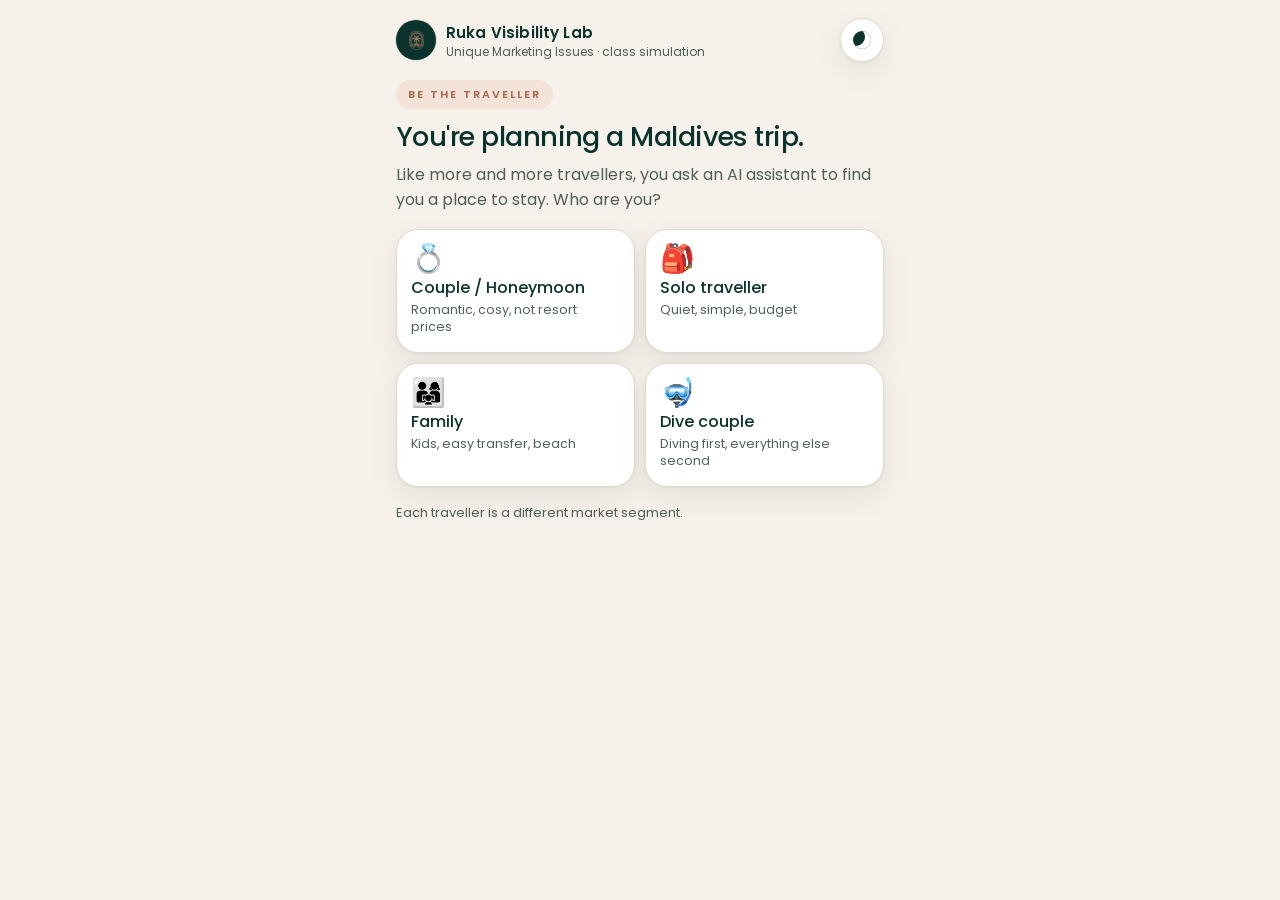
==== commit ca863a53: "Organic-modern redesign: rounded glass cards, fluid slide transitions, light/dark theme; update brie" ====
--- a/demo/index.html
+++ b/demo/index.html
@@ -32,7 +32,7 @@
     <div class="panel">
       <div class="label"><span class="spark" aria-hidden="true"></span><span id="label"></span></div>
       <form class="prompt" id="form" autocomplete="off">
-        <input id="q" type="text" aria-label="Your question">
+        <textarea id="q" rows="3" aria-label="Your question" enterkeyhint="search" onkeydown="if(event.key==='Enter'&&!event.shiftKey){event.preventDefault();this.form.requestSubmit()}"></textarea>
         <button id="search" type="submit"></button>
       </form>
       <p class="zh" id="zh" lang="zh"></p>
--- a/demo/demo.css
+++ b/demo/demo.css
@@ -40,7 +40,7 @@
 .screen.on{display:block;animation:rise .6s var(--ease)}
 @keyframes rise{from{opacity:0;transform:translateY(14px)}to{opacity:1;transform:none}}
 
-.kicker{display:inline-block;color:var(--copper-ink);font-weight:600;font-size:11px;letter-spacing:.22em;text-transform:uppercase;margin-bottom:6px}
+.kicker{display:inline-block;color:var(--copper-ink);background:var(--copper-soft);padding:6px 12px;border-radius:999px;font-weight:600;font-size:11px;letter-spacing:.18em;text-transform:uppercase;margin-bottom:8px}
 h1{font-weight:500;font-size:27px;line-height:1.18;margin:4px 0 10px;letter-spacing:-.02em}
 p{margin:0 0 12px;color:var(--ink2)}
 .hint{font-size:13px}
@@ -48,20 +48,20 @@
 .persona{display:grid;grid-template-columns:1fr 1fr;gap:10px;margin:16px 0}
 .persona button{cursor:pointer;text-align:left;background:var(--surface);border:1px solid var(--line);border-radius:22px;padding:14px;min-height:124px;display:flex;flex-direction:column;gap:4px;box-shadow:var(--shadow);transition:transform .3s var(--ease),border-color .3s}
 .persona button:active{transform:scale(.97)}
-.persona button:focus-visible,.btn:focus-visible,.theme:focus-visible,.prompt button:focus-visible{outline:2px solid var(--copper);outline-offset:2px}
+.persona button:focus-visible,.btn:focus-visible,.theme:focus-visible,.prompt button:focus-visible,.prompt:focus-within{outline:2px solid var(--copper);outline-offset:2px}
 .persona .e{font-size:28px;line-height:1.1}
 .persona b{font-weight:500;font-size:16px;line-height:1.25}
 .persona span:not(.e){font-size:12.5px;color:var(--ink2);line-height:1.35}
 
-.panel{background:var(--surface);border:1px solid var(--line);border-radius:var(--r);padding:16px;box-shadow:var(--shadow)}
+.panel{background:var(--surface);border:1px solid var(--line);border-radius:28px;padding:18px;box-shadow:var(--shadow)}
 .label{display:flex;align-items:center;gap:8px;font-size:12px;font-weight:500;color:var(--ink2);letter-spacing:.02em;margin-bottom:12px}
 .spark{width:18px;height:18px;border-radius:50%;background:conic-gradient(from 30deg,var(--copper),#0B332D,var(--copper-ink),var(--copper));animation:spin 3s linear infinite}
 @keyframes spin{to{transform:rotate(1turn)}}
 
-.prompt{display:flex;gap:8px;align-items:center;background:var(--surface2);border:1px solid var(--line);border-radius:999px;padding:5px 5px 5px 16px}
-.prompt input{flex:1;min-width:0;border:0;background:transparent;color:var(--ink);font:inherit;font-size:15px;padding:10px 0;outline:none}
-.prompt input:disabled{opacity:1;-webkit-text-fill-color:var(--ink)}
-.prompt button{flex:none;min-height:44px;padding:0 18px;border-radius:999px;border:0;background:var(--btn);color:var(--btn-ink);font-weight:600;font-size:14px;cursor:pointer;transition:transform .3s var(--ease),opacity .3s}
+.prompt{display:flex;gap:8px;align-items:flex-end;background:var(--surface2);border:1px solid var(--line);border-radius:22px;padding:6px 6px 6px 16px}
+.prompt textarea{flex:1;min-width:0;border:0;background:transparent;color:var(--ink);font:inherit;font-size:15px;line-height:1.4;padding:8px 0;outline:none;resize:none;overflow-y:auto;field-sizing:content;min-height:calc(2lh + 16px);max-height:calc(4lh + 16px);overflow-wrap:anywhere}
+.prompt textarea:disabled{opacity:1;-webkit-text-fill-color:var(--ink)}
+.prompt button{flex:none;align-self:flex-end;min-height:44px;padding:0 18px;border-radius:999px;border:0;background:var(--btn);color:var(--btn-ink);font-weight:600;font-size:14px;cursor:pointer;transition:transform .3s var(--ease),opacity .3s}
 .prompt button:active{transform:scale(.96)}
 .prompt button:disabled{opacity:.4;cursor:default}
 .zh{font-size:13px;margin:8px 4px 0;color:var(--ink2)}
@@ -104,7 +104,7 @@
 .fixes{display:flex;flex-wrap:wrap;gap:6px;margin:6px 0 12px}
 .fixes span{font-size:12px;line-height:1.25;padding:7px 12px;border-radius:999px;background:var(--copper-soft);border:1px solid var(--copper);color:var(--ink);max-width:100%}
 .fixes b{font-weight:600;color:var(--copper-ink)}
-.qecho{background:var(--surface2);border:1px solid var(--line);border-radius:999px;padding:11px 16px;font-size:14px;color:var(--ink);overflow-wrap:anywhere}
+.qecho{background:var(--surface2);border:1px solid var(--line);border-radius:22px;line-height:1.4;padding:11px 16px;font-size:14px;color:var(--ink);overflow-wrap:anywhere}
 .lesson{margin-top:12px;padding:14px 16px;border-radius:20px;border:1.5px dashed var(--copper);font-size:14px;line-height:1.5;color:var(--ink);opacity:0;transition:opacity .6s var(--ease)}
 .lesson.on{opacity:1}
 .note{font-size:11.5px;color:var(--ink2);text-align:center;margin-top:26px;line-height:1.5}
@@ -112,8 +112,8 @@
 @media (max-width:359px){
   .persona{grid-template-columns:1fr}
   .persona button{min-height:0}
-  .prompt{flex-wrap:wrap;border-radius:22px;padding:6px}
-  .prompt input{flex-basis:100%;padding:8px 10px}
+  .prompt{flex-wrap:wrap;padding:6px}
+  .prompt textarea{flex-basis:100%;padding:8px 10px}
   .prompt button{width:100%}
 }
 @media (prefers-reduced-motion:reduce){*{animation:none!important;transition:none!important}.item,.lesson{opacity:1;transform:none}}
